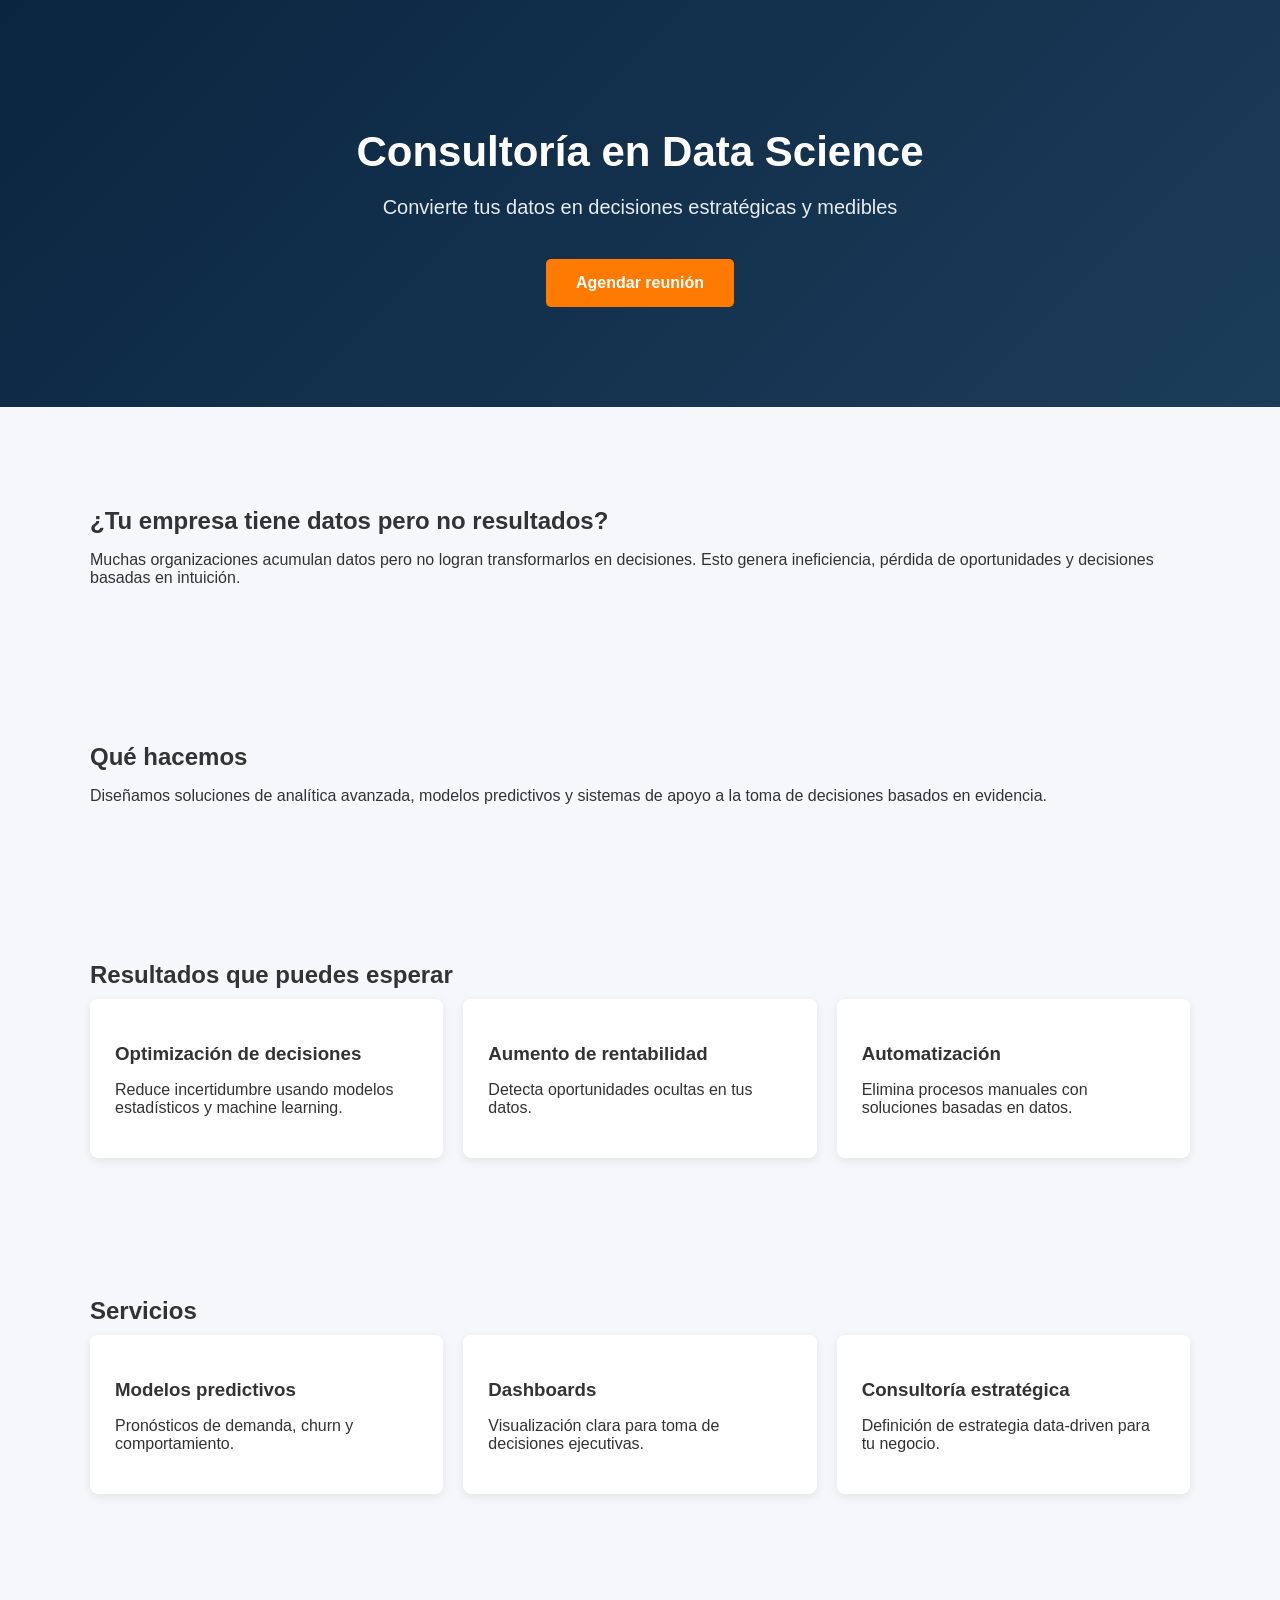
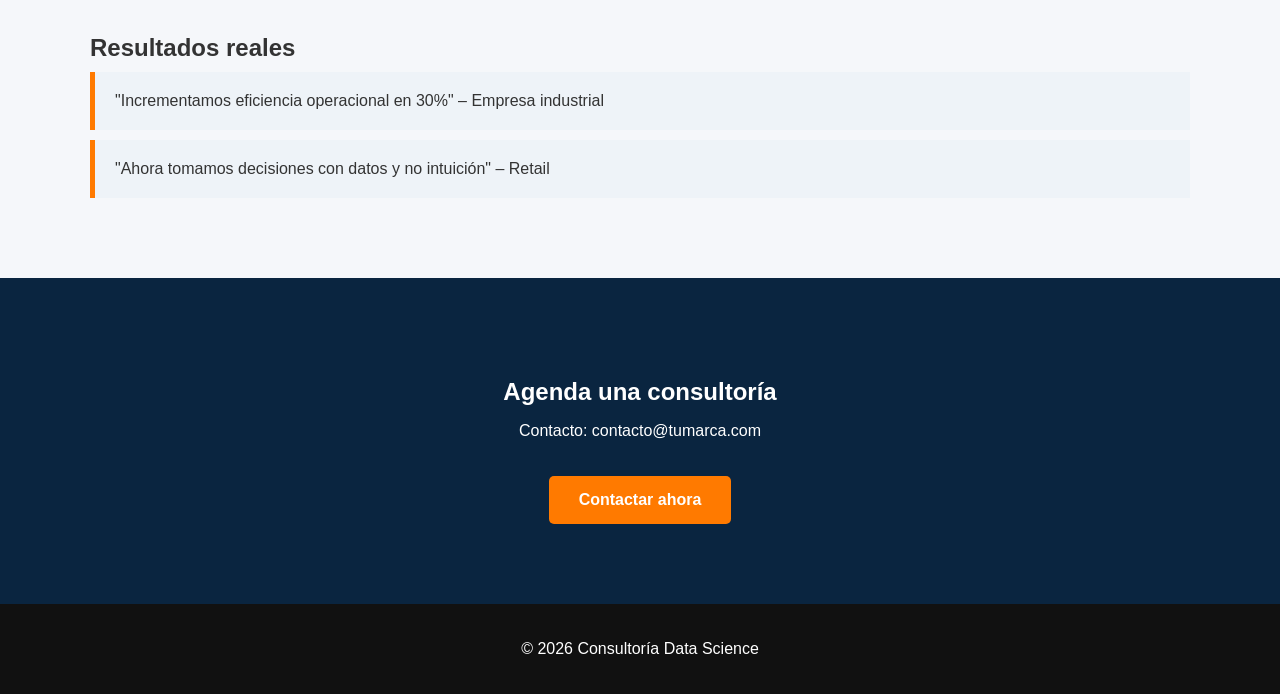
==== index.html @ 7b87e169 "Add initial HTML structure for Data Science consultancy" ====
<!DOCTYPE html>
<html lang="es">
<head>
    <meta charset="UTF-8">

    <!-- Hace que la web se adapte a celulares -->
    <meta name="viewport" content="width=device-width, initial-scale=1.0">

    <title>Consultoría en Data Science</title>

    <style>

        /* ===== RESET BÁSICO ===== */
        body {
            margin: 0;
            font-family: Arial, sans-serif;
            background: #f5f7fa;
            color: #333;
        }

        h1, h2, h3 {
            margin-bottom: 10px;
        }

        /* ===== CONTENEDOR CENTRAL ===== */
        .container {
            max-width: 1100px;
            margin: auto;
            padding: 20px;
        }

        /* ===== HERO (PRIMERA SECCIÓN) ===== */
        .hero {
            background: linear-gradient(135deg, #0a2540, #1c3d5a);
            color: white;
            text-align: center;
            padding: 100px 20px;
        }

        .hero h1 {
            font-size: 42px;
        }

        .hero p {
            font-size: 20px;
            opacity: 0.9;
        }

        /* ===== BOTONES ===== */
        .btn {
            display: inline-block;
            margin-top: 20px;
            padding: 15px 30px;
            background: #ff7a00;
            color: white;
            text-decoration: none;
            font-weight: bold;
            border-radius: 5px;
        }

        /* ===== SECCIONES ===== */
        section {
            padding: 60px 0;
        }

        /* ===== GRID FLEXIBLE ===== */
        .grid {
            display: flex;
            gap: 20px;
            flex-wrap: wrap;
        }

        /* ===== TARJETAS ===== */
        .card {
            background: white;
            padding: 25px;
            flex: 1;
            min-width: 250px;
            border-radius: 8px;
            box-shadow: 0 3px 10px rgba(0,0,0,0.08);
        }

        /* ===== TESTIMONIOS ===== */
        .testimonial {
            background: #eef3f8;
            padding: 20px;
            border-left: 5px solid #ff7a00;
            margin-top: 10px;
        }

        /* ===== CTA FINAL ===== */
        .cta {
            background: #0a2540;
            color: white;
            text-align: center;
            padding: 80px 20px;
        }

        /* ===== FOOTER ===== */
        footer {
            background: #111;
            color: white;
            text-align: center;
            padding: 20px;
        }

    </style>
</head>

<body>

    <!-- ===== HERO: PROPUESTA DE VALOR ===== -->
    <div class="hero">
        <h1>Consultoría en Data Science</h1>
        <p>Convierte tus datos en decisiones estratégicas y medibles</p>
        <a href="#contacto" class="btn">Agendar reunión</a>
    </div>

    <div class="container">

        <!-- ===== PROBLEMA ===== -->
        <section>
            <h2>¿Tu empresa tiene datos pero no resultados?</h2>
            <p>
                Muchas organizaciones acumulan datos pero no logran transformarlos en decisiones.
                Esto genera ineficiencia, pérdida de oportunidades y decisiones basadas en intuición.
            </p>
        </section>

        <!-- ===== SOLUCIÓN ===== -->
        <section>
            <h2>Qué hacemos</h2>
            <p>
                Diseñamos soluciones de analítica avanzada, modelos predictivos y sistemas de apoyo
                a la toma de decisiones basados en evidencia.
            </p>
        </section>

        <!-- ===== BENEFICIOS ===== -->
        <section>
            <h2>Resultados que puedes esperar</h2>

            <div class="grid">

                <div class="card">
                    <h3>Optimización de decisiones</h3>
                    <p>Reduce incertidumbre usando modelos estadísticos y machine learning.</p>
                </div>

                <div class="card">
                    <h3>Aumento de rentabilidad</h3>
                    <p>Detecta oportunidades ocultas en tus datos.</p>
                </div>

                <div class="card">
                    <h3>Automatización</h3>
                    <p>Elimina procesos manuales con soluciones basadas en datos.</p>
                </div>

            </div>
        </section>

        <!-- ===== SERVICIOS ===== -->
        <section>
            <h2>Servicios</h2>

            <div class="grid">

                <div class="card">
                    <h3>Modelos predictivos</h3>
                    <p>Pronósticos de demanda, churn y comportamiento.</p>
                </div>

                <div class="card">
                    <h3>Dashboards</h3>
                    <p>Visualización clara para toma de decisiones ejecutivas.</p>
                </div>

                <div class="card">
                    <h3>Consultoría estratégica</h3>
                    <p>Definición de estrategia data-driven para tu negocio.</p>
                </div>

            </div>
        </section>

        <!-- ===== TESTIMONIOS ===== -->
        <section>
            <h2>Resultados reales</h2>

            <div class="testimonial">
                "Incrementamos eficiencia operacional en 30%" – Empresa industrial
            </div>

            <div class="testimonial">
                "Ahora tomamos decisiones con datos y no intuición" – Retail
            </div>

        </section>

    </div>

    <!-- ===== CTA FINAL ===== -->
    <div class="cta" id="contacto">
        <h2>Agenda una consultoría</h2>
        <p>Contacto: contacto@tumarca.com</p>
        <a href="#" class="btn">Contactar ahora</a>
    </div>

    <!-- ===== FOOTER ===== -->
    <footer>
        <p>© 2026 Consultoría Data Science</p>
    </footer>

</body>
</html>
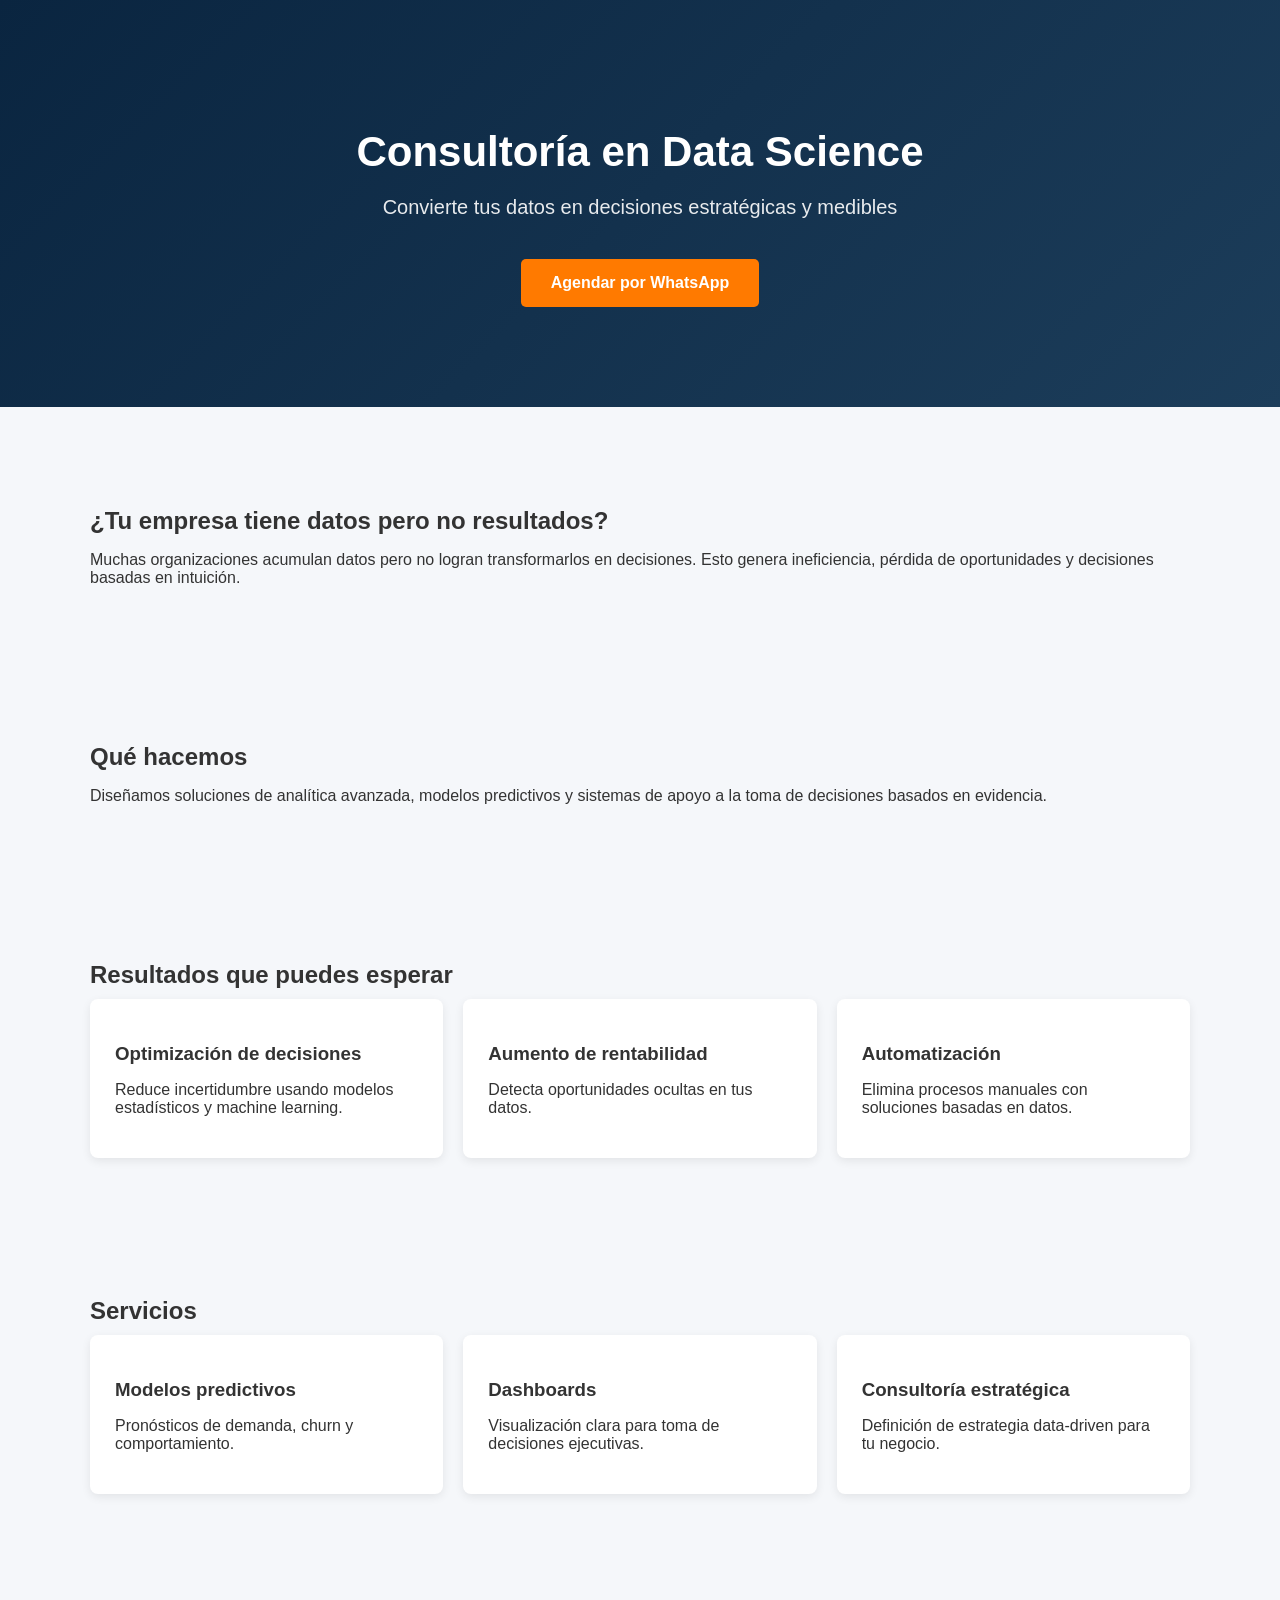
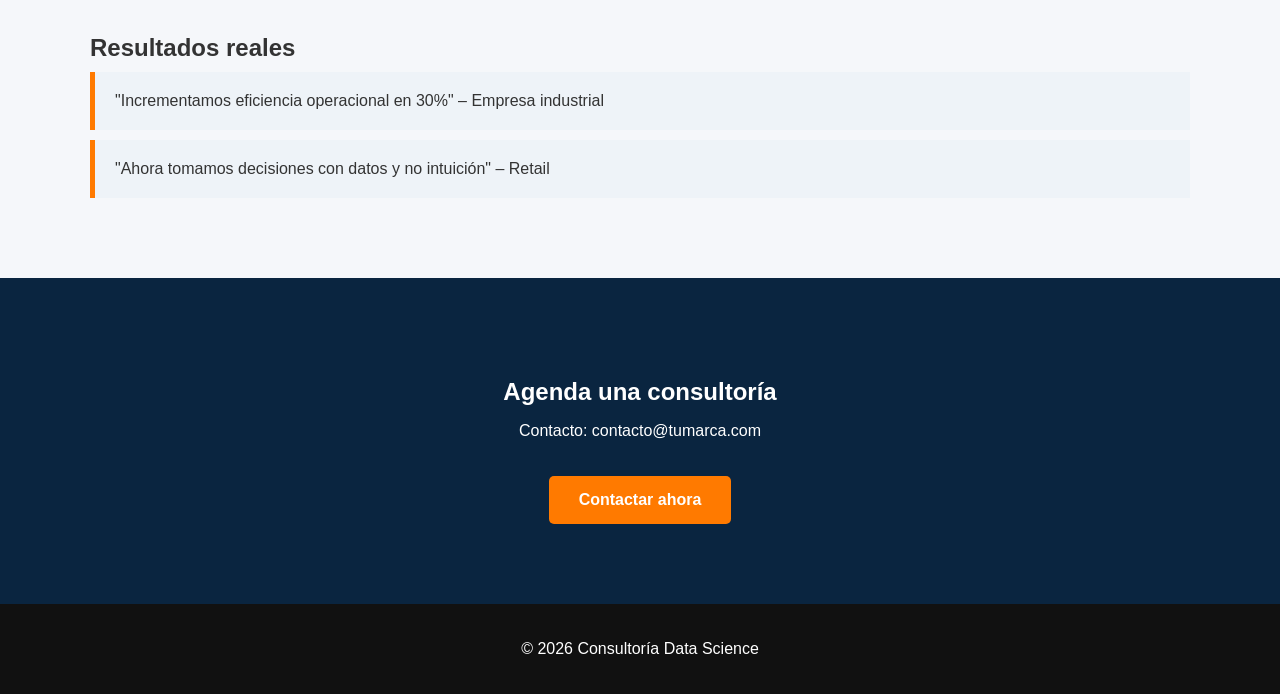
==== commit 25da705c: "Add WhatsApp button to hero section Added a WhatsApp button for scheduling consultations." ====
--- a/index.html
+++ b/index.html
@@ -110,11 +110,17 @@
 <body>
 
     <!-- ===== HERO: PROPUESTA DE VALOR ===== -->
-    <div class="hero">
-        <h1>Consultoría en Data Science</h1>
-        <p>Convierte tus datos en decisiones estratégicas y medibles</p>
-        <a href="#contacto" class="btn">Agendar reunión</a>
-    </div>
+<div class="hero">
+    <h1>Consultoría en Data Science</h1>
+    <p>Convierte tus datos en decisiones estratégicas y medibles</p>
+
+    <!-- Botón que abre WhatsApp con mensaje predefinido -->
+    <a href="https://wa.me/569XXXXXXXX?text=Hola,%20quiero%20agendar%20una%20consultoría%20en%20Data%20Science" 
+       class="btn" 
+       target="_blank">
+       Agendar por WhatsApp
+    </a>
+</div>
 
     <div class="container">
 
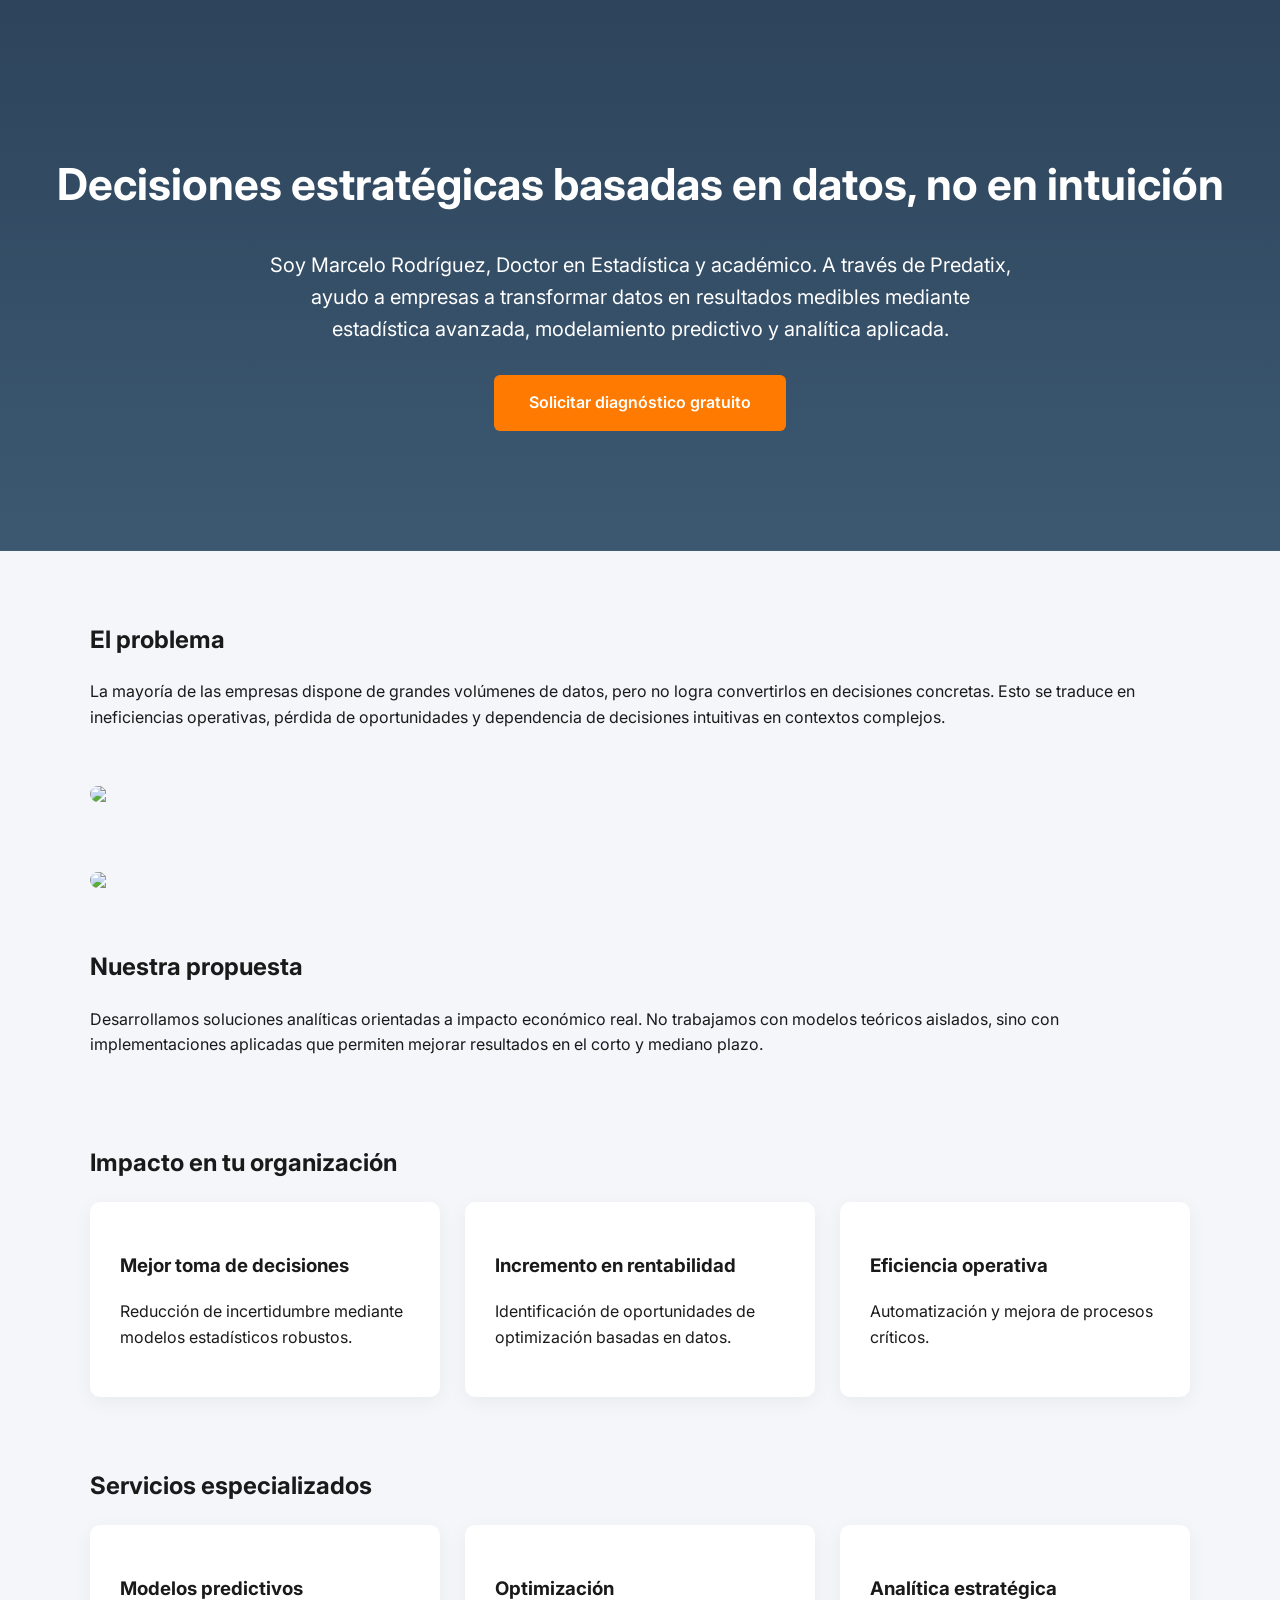
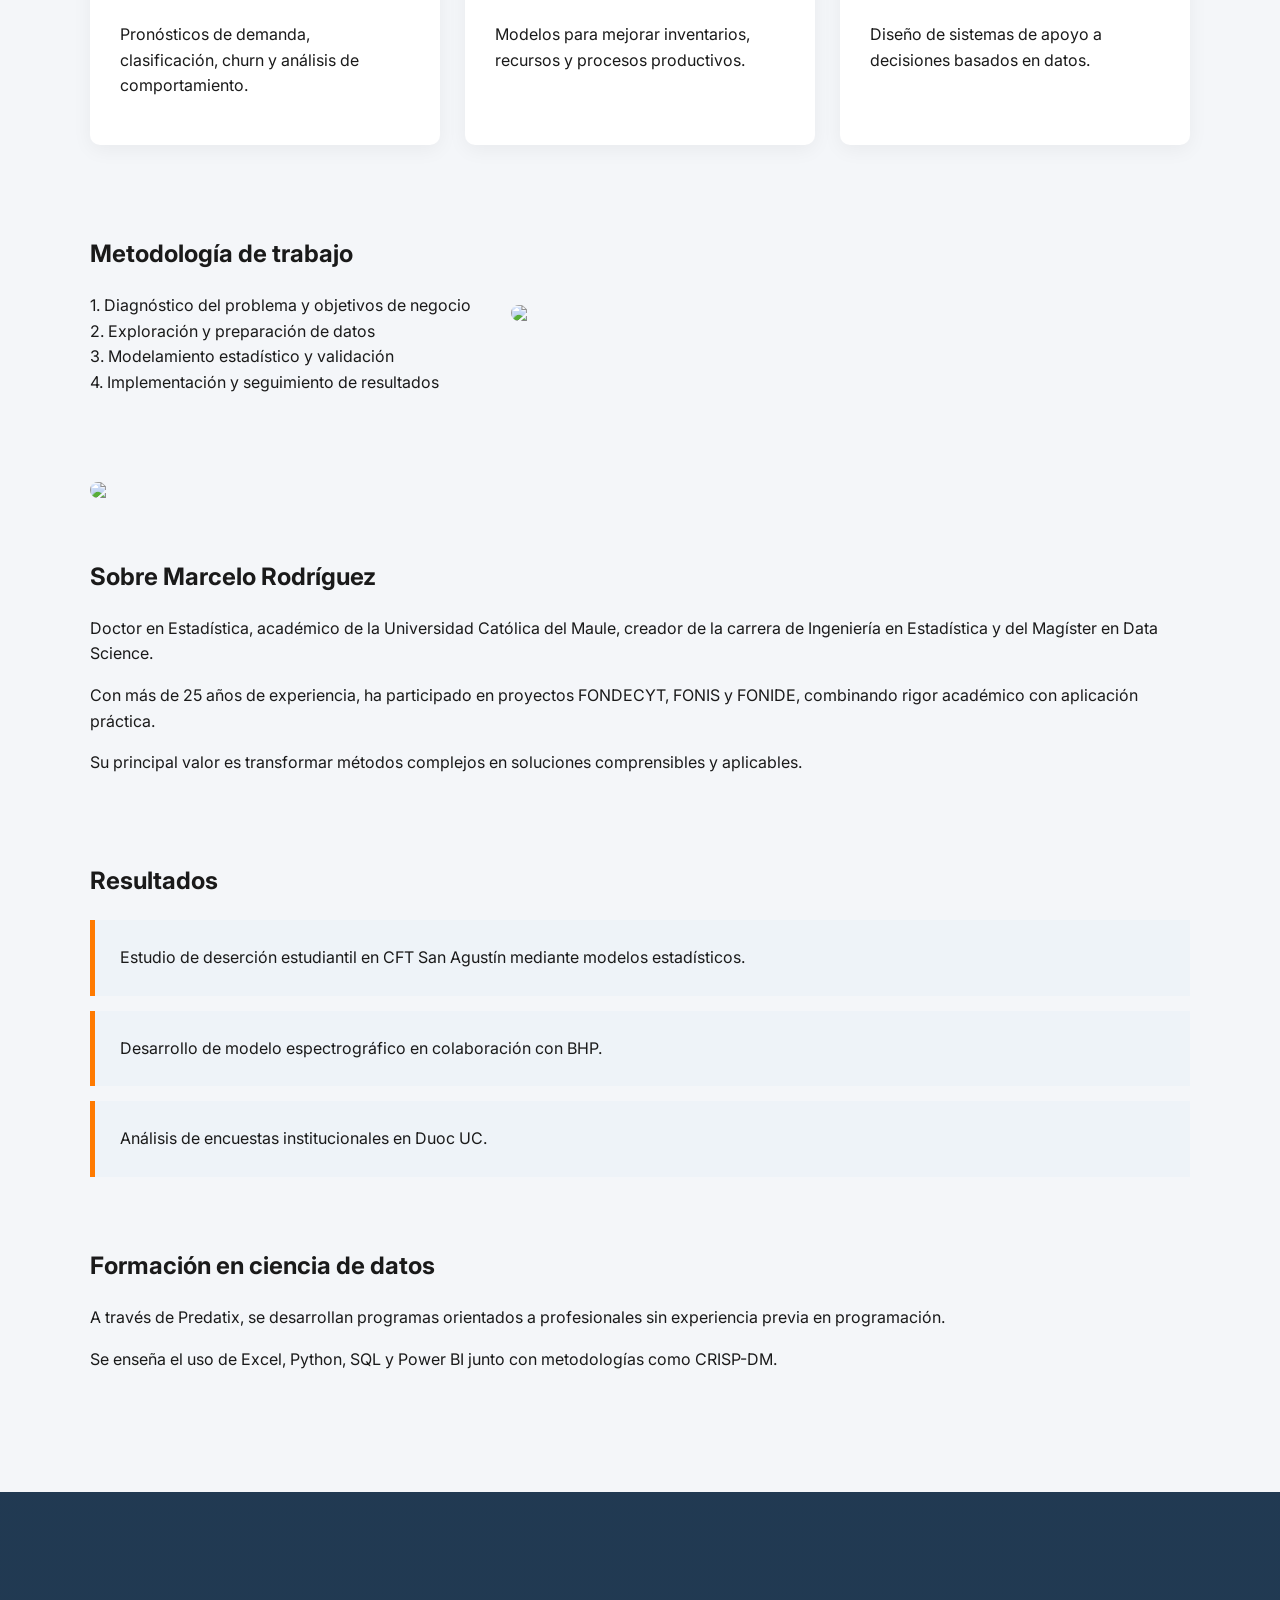
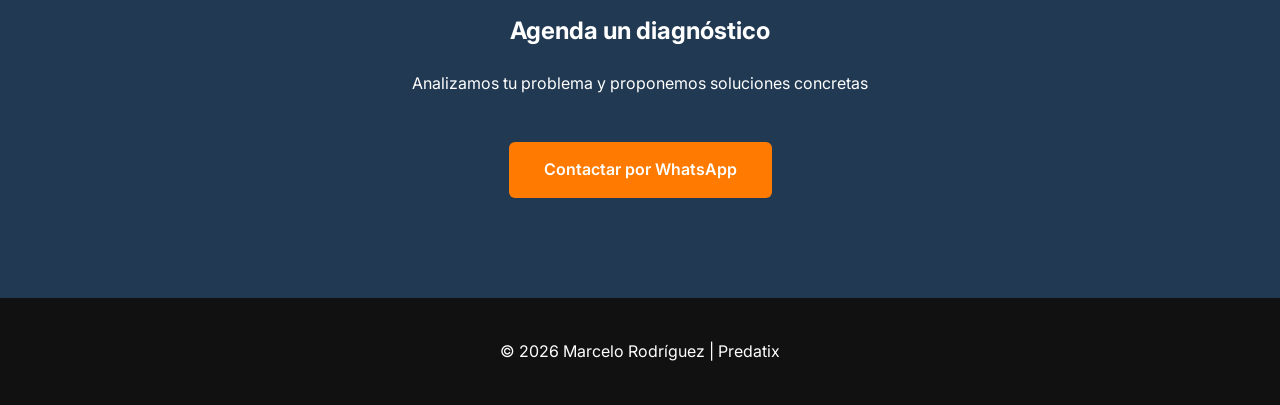
==== commit ae5d12da: "Refactor index.html for improved structure and styling" ====
--- a/index.html
+++ b/index.html
@@ -1,222 +1,338 @@
 <!DOCTYPE html>
 <html lang="es">
 <head>
-    <meta charset="UTF-8">
-
-    <!-- Hace que la web se adapte a celulares -->
-    <meta name="viewport" content="width=device-width, initial-scale=1.0">
-
-    <title>Consultoría en Data Science</title>
-
-    <style>
-
-        /* ===== RESET BÁSICO ===== */
-        body {
-            margin: 0;
-            font-family: Arial, sans-serif;
-            background: #f5f7fa;
-            color: #333;
-        }
-
-        h1, h2, h3 {
-            margin-bottom: 10px;
-        }
-
-        /* ===== CONTENEDOR CENTRAL ===== */
-        .container {
-            max-width: 1100px;
-            margin: auto;
-            padding: 20px;
-        }
-
-        /* ===== HERO (PRIMERA SECCIÓN) ===== */
-        .hero {
-            background: linear-gradient(135deg, #0a2540, #1c3d5a);
-            color: white;
-            text-align: center;
-            padding: 100px 20px;
-        }
-
-        .hero h1 {
-            font-size: 42px;
-        }
-
-        .hero p {
-            font-size: 20px;
-            opacity: 0.9;
-        }
-
-        /* ===== BOTONES ===== */
-        .btn {
-            display: inline-block;
-            margin-top: 20px;
-            padding: 15px 30px;
-            background: #ff7a00;
-            color: white;
-            text-decoration: none;
-            font-weight: bold;
-            border-radius: 5px;
-        }
-
-        /* ===== SECCIONES ===== */
-        section {
-            padding: 60px 0;
-        }
-
-        /* ===== GRID FLEXIBLE ===== */
-        .grid {
-            display: flex;
-            gap: 20px;
-            flex-wrap: wrap;
-        }
-
-        /* ===== TARJETAS ===== */
-        .card {
-            background: white;
-            padding: 25px;
-            flex: 1;
-            min-width: 250px;
-            border-radius: 8px;
-            box-shadow: 0 3px 10px rgba(0,0,0,0.08);
-        }
-
-        /* ===== TESTIMONIOS ===== */
-        .testimonial {
-            background: #eef3f8;
-            padding: 20px;
-            border-left: 5px solid #ff7a00;
-            margin-top: 10px;
-        }
-
-        /* ===== CTA FINAL ===== */
-        .cta {
-            background: #0a2540;
-            color: white;
-            text-align: center;
-            padding: 80px 20px;
-        }
-
-        /* ===== FOOTER ===== */
-        footer {
-            background: #111;
-            color: white;
-            text-align: center;
-            padding: 20px;
-        }
-
-    </style>
+<meta charset="UTF-8">
+<meta name="viewport" content="width=device-width, initial-scale=1.0">
+
+<title>Marcelo Rodríguez | Consultoría en Ciencia de Datos</title>
+
+<link href="https://fonts.googleapis.com/css2?family=Inter:wght@300;400;600;700&display=swap" rel="stylesheet">
+
+<style>
+
+/* ===== BASE ===== */
+body {
+    margin: 0;
+    font-family: 'Inter', sans-serif;
+    background: #f4f6f9;
+    color: #1a1a1a;
+    line-height: 1.6;
+}
+
+.container {
+    max-width: 1100px;
+    margin: auto;
+    padding: 50px 20px;
+}
+
+/* ===== HERO ===== */
+.hero {
+    background: linear-gradient(rgba(10,37,64,0.85), rgba(28,61,90,0.85)),
+    url('https://images.unsplash.com/photo-1551288049-bebda4e38f71');
+    background-size: cover;
+    background-position: center;
+    color: white;
+    text-align: center;
+    padding: 120px 20px;
+}
+
+.hero h1 {
+    font-size: 44px;
+}
+
+.hero p {
+    font-size: 20px;
+    max-width: 750px;
+    margin: auto;
+}
+
+/* ===== BOTÓN ===== */
+.btn {
+    display: inline-block;
+    margin-top: 30px;
+    padding: 15px 35px;
+    background: #ff7a00;
+    color: white;
+    text-decoration: none;
+    font-weight: 600;
+    border-radius: 6px;
+}
+
+.btn:hover {
+    background: #e66a00;
+    transform: scale(1.05);
+}
+
+/* ===== SECCIONES ===== */
+section {
+    margin-bottom: 70px;
+}
+
+/* ===== GRID ===== */
+.grid {
+    display: flex;
+    gap: 25px;
+    flex-wrap: wrap;
+}
+
+/* ===== TARJETAS ===== */
+.card {
+    background: white;
+    padding: 30px;
+    flex: 1;
+    min-width: 260px;
+    border-radius: 10px;
+    box-shadow: 0 5px 20px rgba(0,0,0,0.05);
+}
+
+/* ===== SECCIÓN CON IMAGEN ===== */
+.split {
+    display: flex;
+    gap: 40px;
+    align-items: center;
+    flex-wrap: wrap;
+}
+
+.split img {
+    width: 100%;
+    max-width: 450px;
+    border-radius: 10px;
+}
+
+/* ===== TESTIMONIOS ===== */
+.testimonial {
+    background: #eef3f8;
+    padding: 25px;
+    border-left: 5px solid #ff7a00;
+    margin-top: 15px;
+}
+
+/* ===== CTA ===== */
+.cta {
+    background: linear-gradient(rgba(10,37,64,0.9), rgba(10,37,64,0.9)),
+    url('https://images.unsplash.com/photo-1460925895917-afdab827c52f');
+    background-size: cover;
+    color: white;
+    text-align: center;
+    padding: 100px 20px;
+}
+
+footer {
+    background: #111;
+    color: white;
+    text-align: center;
+    padding: 25px;
+}
+
+</style>
 </head>
 
 <body>
 
-    <!-- ===== HERO: PROPUESTA DE VALOR ===== -->
+<!-- ========================= -->
+<!-- HERO / PROPUESTA DE VALOR -->
+<!-- ========================= -->
 <div class="hero">
-    <h1>Consultoría en Data Science</h1>
-    <p>Convierte tus datos en decisiones estratégicas y medibles</p>
-
-    <!-- Botón que abre WhatsApp con mensaje predefinido -->
-    <a href="https://wa.me/569XXXXXXXX?text=Hola,%20quiero%20agendar%20una%20consultoría%20en%20Data%20Science" 
-       class="btn" 
-       target="_blank">
-       Agendar por WhatsApp
+
+    <!-- LOGO FUTURO -->
+    <!-- <img src="URL_LOGO_PREDATIX" style="width:120px;"> -->
+
+    <h1>Decisiones estratégicas basadas en datos, no en intuición</h1>
+
+    <p>
+        Soy Marcelo Rodríguez, Doctor en Estadística y académico.
+        A través de Predatix, ayudo a empresas a transformar datos en resultados medibles
+        mediante estadística avanzada, modelamiento predictivo y analítica aplicada.
+    </p>
+
+    <a href="https://wa.me/56994447561?text=Hola,%20quiero%20evaluar%20una%20consultoría"
+       class="btn" target="_blank">
+       Solicitar diagnóstico gratuito
     </a>
 </div>
 
-    <div class="container">
-
-        <!-- ===== PROBLEMA ===== -->
-        <section>
-            <h2>¿Tu empresa tiene datos pero no resultados?</h2>
-            <p>
-                Muchas organizaciones acumulan datos pero no logran transformarlos en decisiones.
-                Esto genera ineficiencia, pérdida de oportunidades y decisiones basadas en intuición.
-            </p>
-        </section>
-
-        <!-- ===== SOLUCIÓN ===== -->
-        <section>
-            <h2>Qué hacemos</h2>
-            <p>
-                Diseñamos soluciones de analítica avanzada, modelos predictivos y sistemas de apoyo
-                a la toma de decisiones basados en evidencia.
-            </p>
-        </section>
-
-        <!-- ===== BENEFICIOS ===== -->
-        <section>
-            <h2>Resultados que puedes esperar</h2>
-
-            <div class="grid">
-
-                <div class="card">
-                    <h3>Optimización de decisiones</h3>
-                    <p>Reduce incertidumbre usando modelos estadísticos y machine learning.</p>
-                </div>
-
-                <div class="card">
-                    <h3>Aumento de rentabilidad</h3>
-                    <p>Detecta oportunidades ocultas en tus datos.</p>
-                </div>
-
-                <div class="card">
-                    <h3>Automatización</h3>
-                    <p>Elimina procesos manuales con soluciones basadas en datos.</p>
-                </div>
-
-            </div>
-        </section>
-
-        <!-- ===== SERVICIOS ===== -->
-        <section>
-            <h2>Servicios</h2>
-
-            <div class="grid">
-
-                <div class="card">
-                    <h3>Modelos predictivos</h3>
-                    <p>Pronósticos de demanda, churn y comportamiento.</p>
-                </div>
-
-                <div class="card">
-                    <h3>Dashboards</h3>
-                    <p>Visualización clara para toma de decisiones ejecutivas.</p>
-                </div>
-
-                <div class="card">
-                    <h3>Consultoría estratégica</h3>
-                    <p>Definición de estrategia data-driven para tu negocio.</p>
-                </div>
-
-            </div>
-        </section>
-
-        <!-- ===== TESTIMONIOS ===== -->
-        <section>
-            <h2>Resultados reales</h2>
-
-            <div class="testimonial">
-                "Incrementamos eficiencia operacional en 30%" – Empresa industrial
-            </div>
-
-            <div class="testimonial">
-                "Ahora tomamos decisiones con datos y no intuición" – Retail
-            </div>
-
-        </section>
-
-    </div>
-
-    <!-- ===== CTA FINAL ===== -->
-    <div class="cta" id="contacto">
-        <h2>Agenda una consultoría</h2>
-        <p>Contacto: contacto@tumarca.com</p>
-        <a href="#" class="btn">Contactar ahora</a>
-    </div>
-
-    <!-- ===== FOOTER ===== -->
-    <footer>
-        <p>© 2026 Consultoría Data Science</p>
-    </footer>
+<div class="container">
+
+<!-- ========================= -->
+<!-- PROBLEMA -->
+<!-- ========================= -->
+<section class="split">
+
+    <div>
+        <h2>El problema</h2>
+        <p>
+            La mayoría de las empresas dispone de grandes volúmenes de datos, pero no logra convertirlos
+            en decisiones concretas. Esto se traduce en ineficiencias operativas, pérdida de oportunidades
+            y dependencia de decisiones intuitivas en contextos complejos.
+        </p>
+    </div>
+
+    <img src="https://images.unsplash.com/photo-1551288049-bebda4e38f71">
+</section>
+
+<!-- ========================= -->
+<!-- PROPUESTA DE VALOR -->
+<!-- ========================= -->
+<section class="split">
+
+    <img src="https://images.unsplash.com/photo-1552664730-d307ca884978">
+
+    <div>
+        <h2>Nuestra propuesta</h2>
+        <p>
+            Desarrollamos soluciones analíticas orientadas a impacto económico real. No trabajamos con
+            modelos teóricos aislados, sino con implementaciones aplicadas que permiten mejorar resultados
+            en el corto y mediano plazo.
+        </p>
+    </div>
+
+</section>
+
+<!-- ========================= -->
+<!-- BENEFICIOS / IMPACTO -->
+<!-- ========================= -->
+<section>
+    <h2>Impacto en tu organización</h2>
+
+    <div class="grid">
+        <div class="card">
+            <h3>Mejor toma de decisiones</h3>
+            <p>Reducción de incertidumbre mediante modelos estadísticos robustos.</p>
+        </div>
+
+        <div class="card">
+            <h3>Incremento en rentabilidad</h3>
+            <p>Identificación de oportunidades de optimización basadas en datos.</p>
+        </div>
+
+        <div class="card">
+            <h3>Eficiencia operativa</h3>
+            <p>Automatización y mejora de procesos críticos.</p>
+        </div>
+    </div>
+</section>
+
+<!-- ========================= -->
+<!-- SERVICIOS -->
+<!-- ========================= -->
+<section>
+    <h2>Servicios especializados</h2>
+
+    <div class="grid">
+        <div class="card">
+            <h3>Modelos predictivos</h3>
+            <p>Pronósticos de demanda, clasificación, churn y análisis de comportamiento.</p>
+        </div>
+
+        <div class="card">
+            <h3>Optimización</h3>
+            <p>Modelos para mejorar inventarios, recursos y procesos productivos.</p>
+        </div>
+
+        <div class="card">
+            <h3>Analítica estratégica</h3>
+            <p>Diseño de sistemas de apoyo a decisiones basados en datos.</p>
+        </div>
+    </div>
+</section>
+
+<!-- ========================= -->
+<!-- METODOLOGÍA -->
+<!-- ========================= -->
+<section class="split">
+
+    <div>
+        <h2>Metodología de trabajo</h2>
+        <p>
+            1. Diagnóstico del problema y objetivos de negocio<br>
+            2. Exploración y preparación de datos<br>
+            3. Modelamiento estadístico y validación<br>
+            4. Implementación y seguimiento de resultados
+        </p>
+    </div>
+
+    <img src="https://images.unsplash.com/photo-1454165804606-c3d57bc86b40">
+</section>
+
+<!-- ========================= -->
+<!-- AUTORIDAD / CREDENCIALES -->
+<!-- ========================= -->
+<section class="split">
+
+    <img src="https://images.unsplash.com/photo-1573164713988-8665fc963095">
+
+    <div>
+        <h2>Sobre Marcelo Rodríguez</h2>
+
+        <p>
+            Doctor en Estadística, académico de la Universidad Católica del Maule,
+            creador de la carrera de Ingeniería en Estadística y del Magíster en Data Science.
+        </p>
+
+        <p>
+            Con más de 25 años de experiencia, ha participado en proyectos FONDECYT, FONIS y FONIDE,
+            combinando rigor académico con aplicación práctica.
+        </p>
+
+        <p>
+            Su principal valor es transformar métodos complejos en soluciones comprensibles y aplicables.
+        </p>
+    </div>
+</section>
+
+<!-- ========================= -->
+<!-- PRUEBA SOCIAL -->
+<!-- ========================= -->
+<section>
+    <h2>Resultados</h2>
+
+    <div class="testimonial">
+        Estudio de deserción estudiantil en CFT San Agustín mediante modelos estadísticos.
+    </div>
+
+    <div class="testimonial">
+        Desarrollo de modelo espectrográfico en colaboración con BHP.
+    </div>
+
+    <div class="testimonial">
+        Análisis de encuestas institucionales en Duoc UC.
+    </div>
+</section>
+
+<!-- ========================= -->
+<!-- FORMACIÓN -->
+<!-- ========================= -->
+<section>
+    <h2>Formación en ciencia de datos</h2>
+
+    <p>
+        A través de Predatix, se desarrollan programas orientados a profesionales sin experiencia previa
+        en programación.
+    </p>
+
+    <p>
+        Se enseña el uso de Excel, Python, SQL y Power BI junto con metodologías como CRISP-DM.
+    </p>
+</section>
+
+</div>
+
+<!-- ========================= -->
+<!-- CTA FINAL -->
+<!-- ========================= -->
+<div class="cta">
+    <h2>Agenda un diagnóstico</h2>
+    <p>Analizamos tu problema y proponemos soluciones concretas</p>
+
+    <a href="https://wa.me/56994447561?text=Hola,%20quiero%20agendar%20un%20diagnóstico"
+       class="btn" target="_blank">
+       Contactar por WhatsApp
+    </a>
+</div>
+
+<footer>
+    <p>© 2026 Marcelo Rodríguez | Predatix</p>
+</footer>
 
 </body>
 </html>
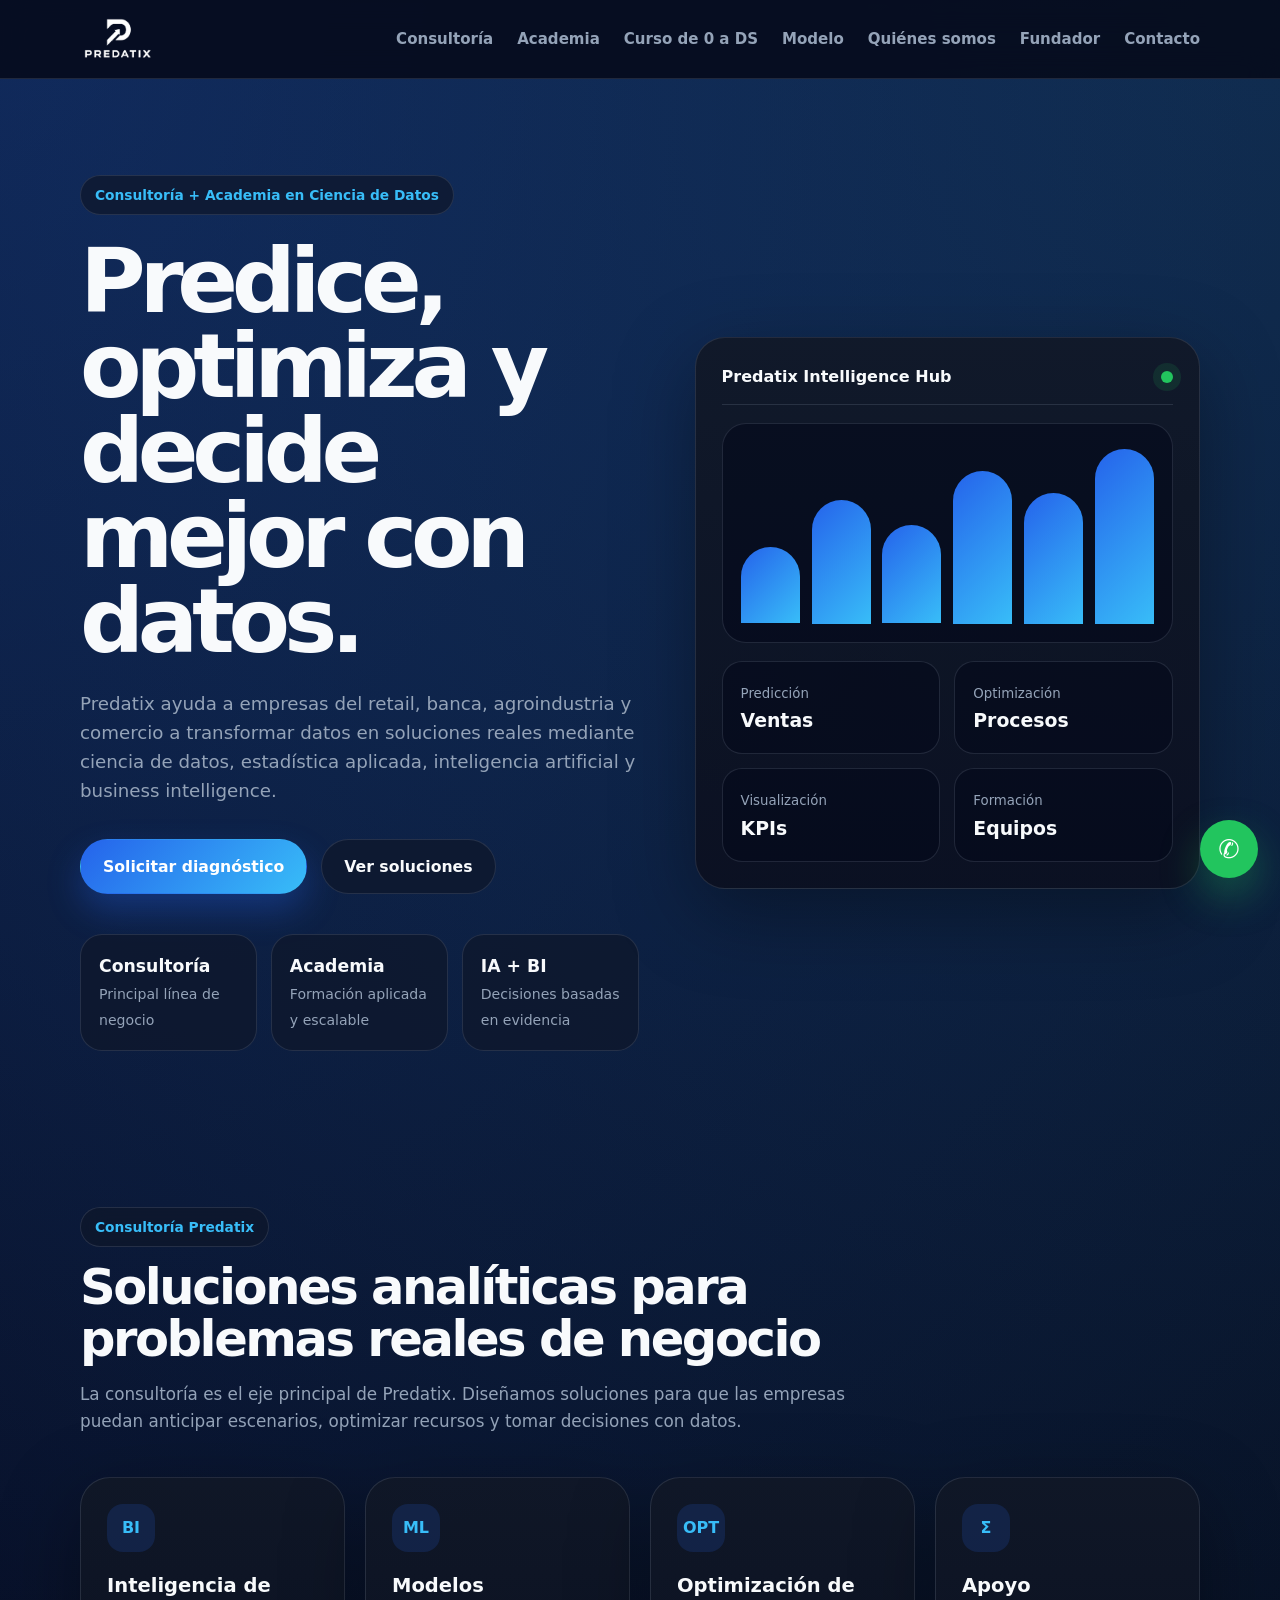
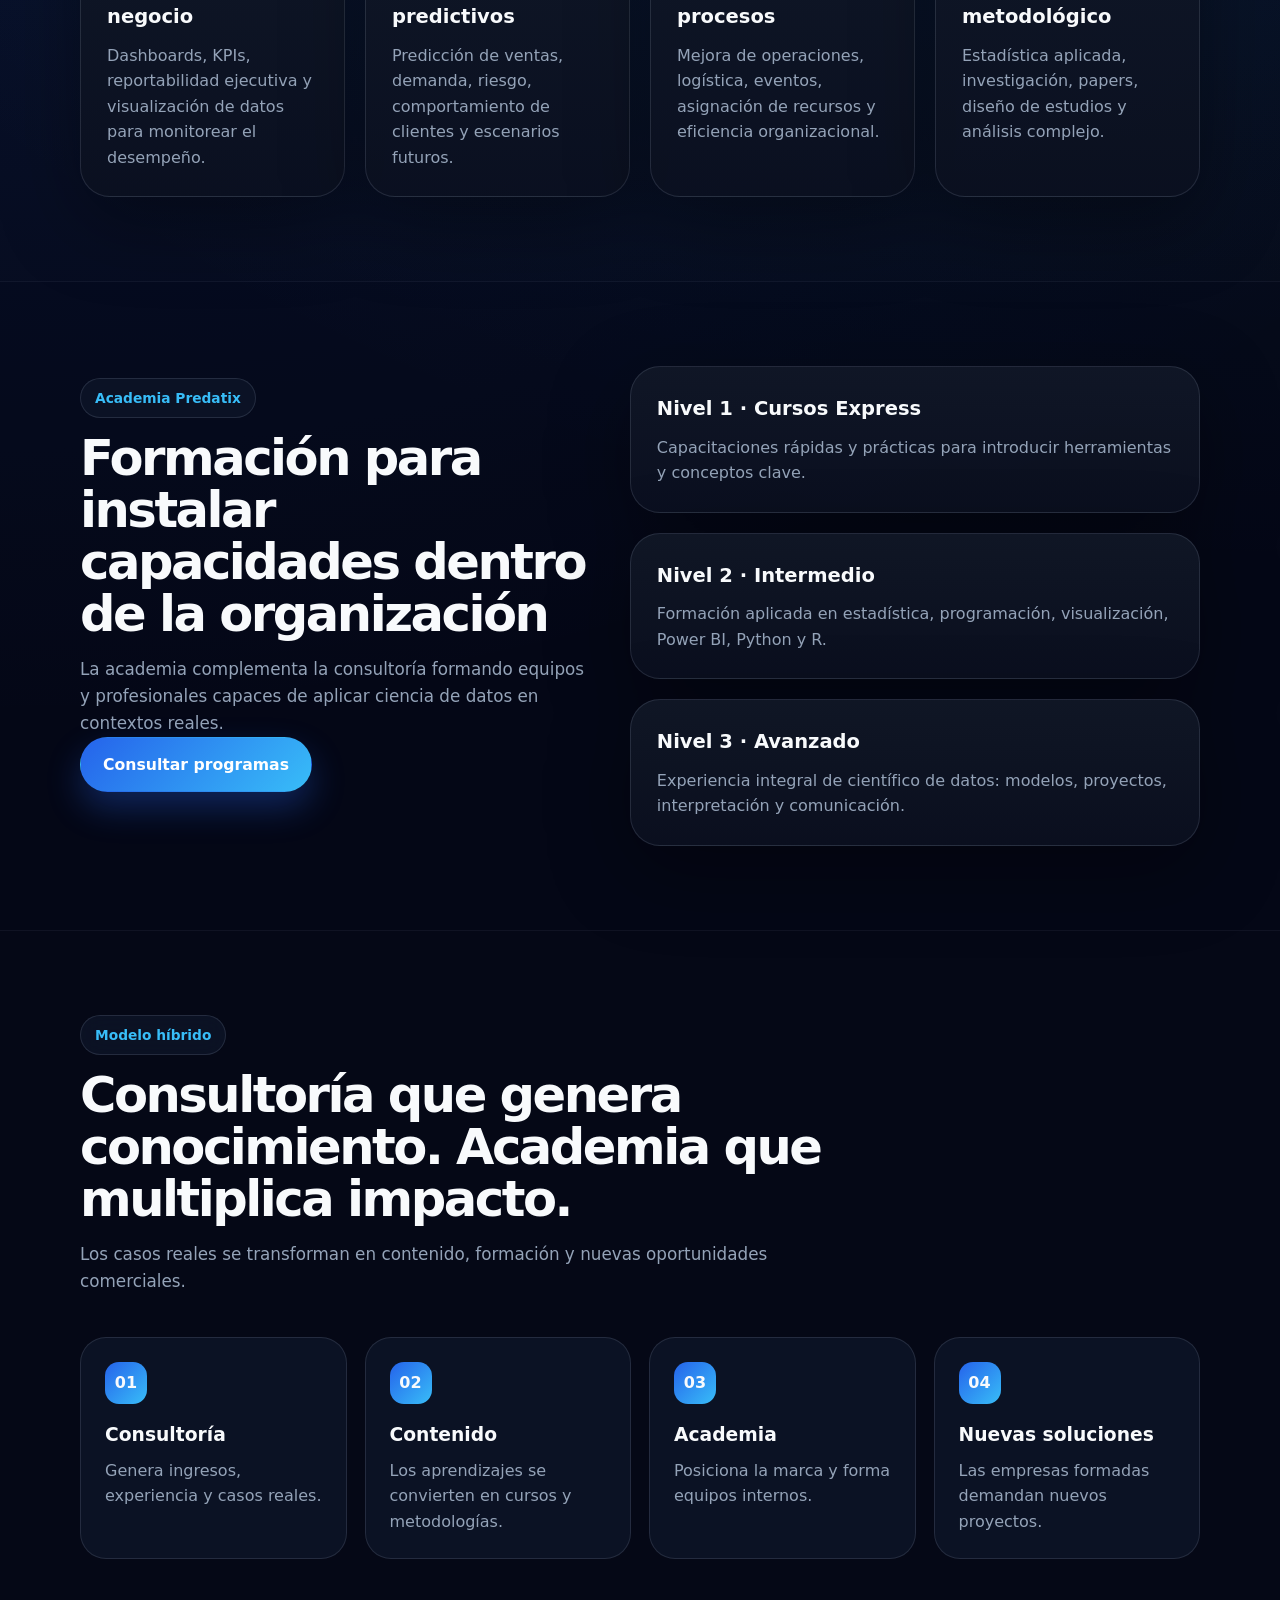
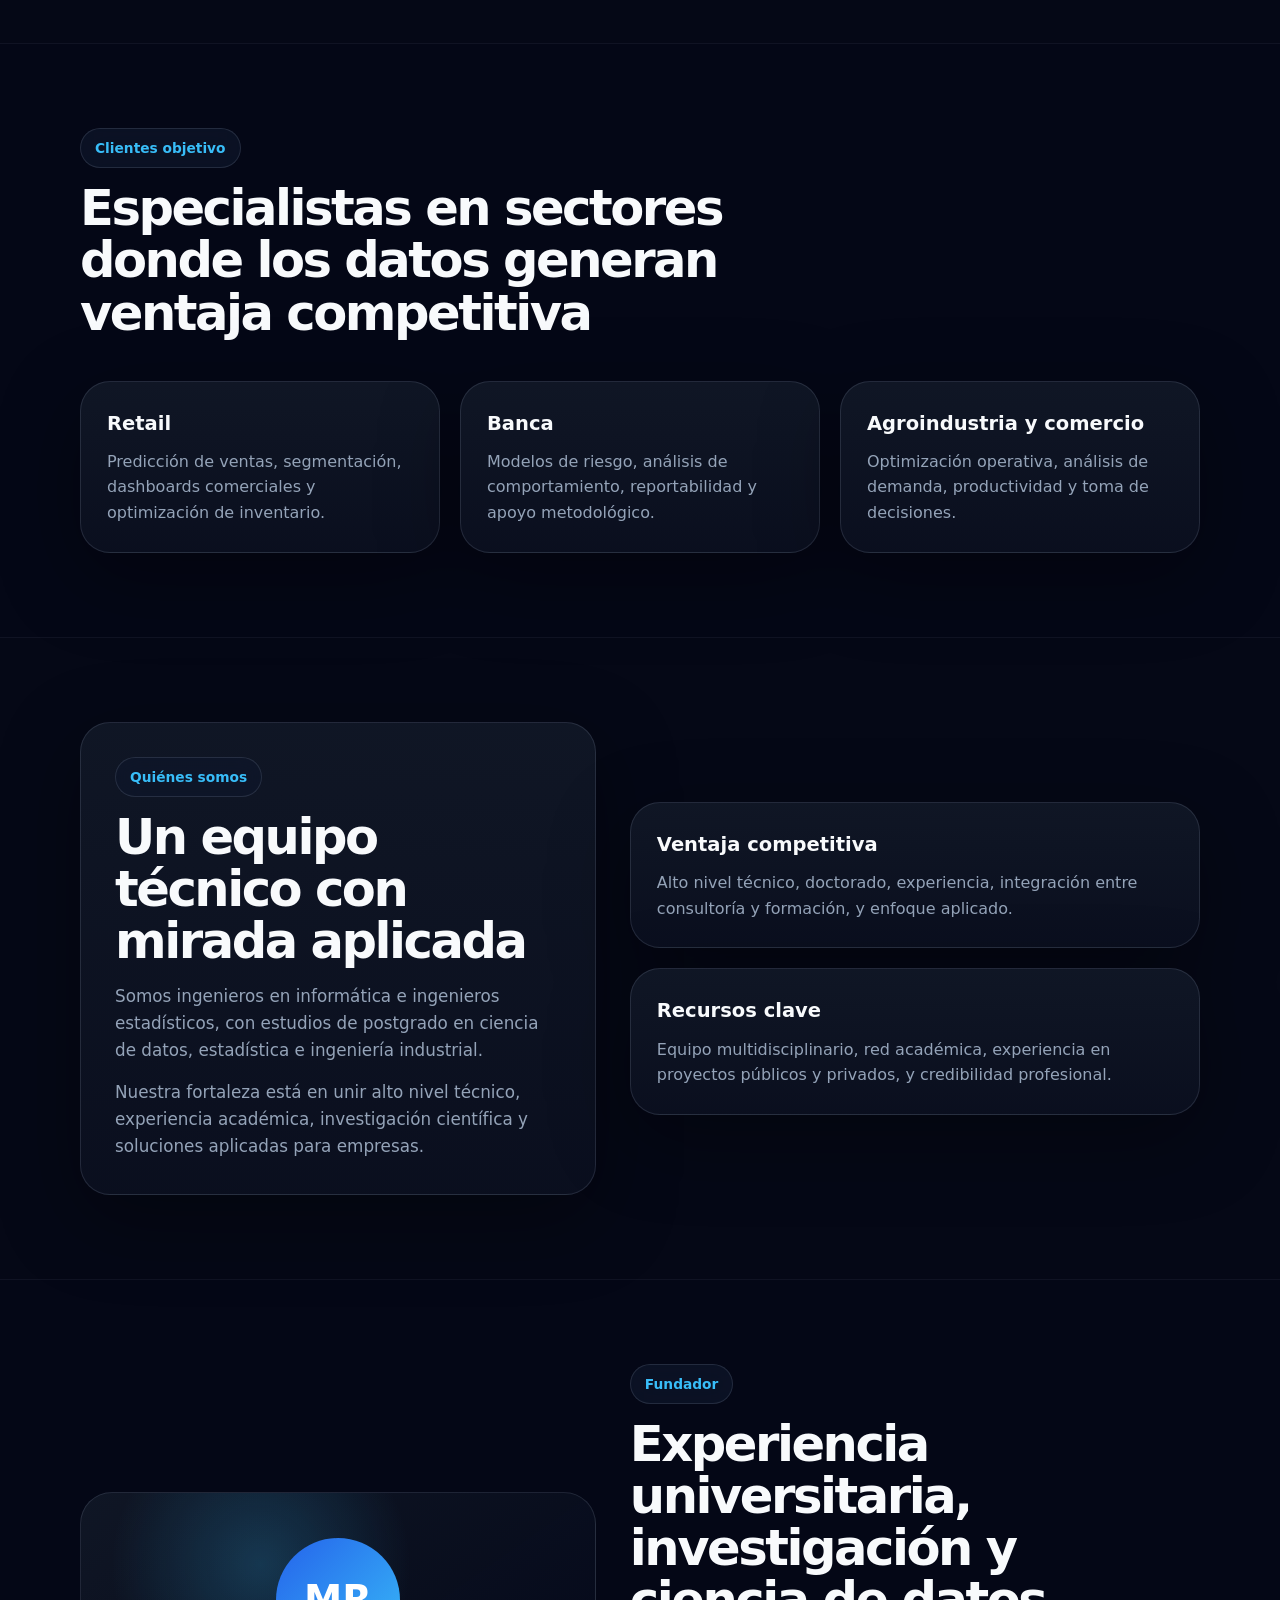
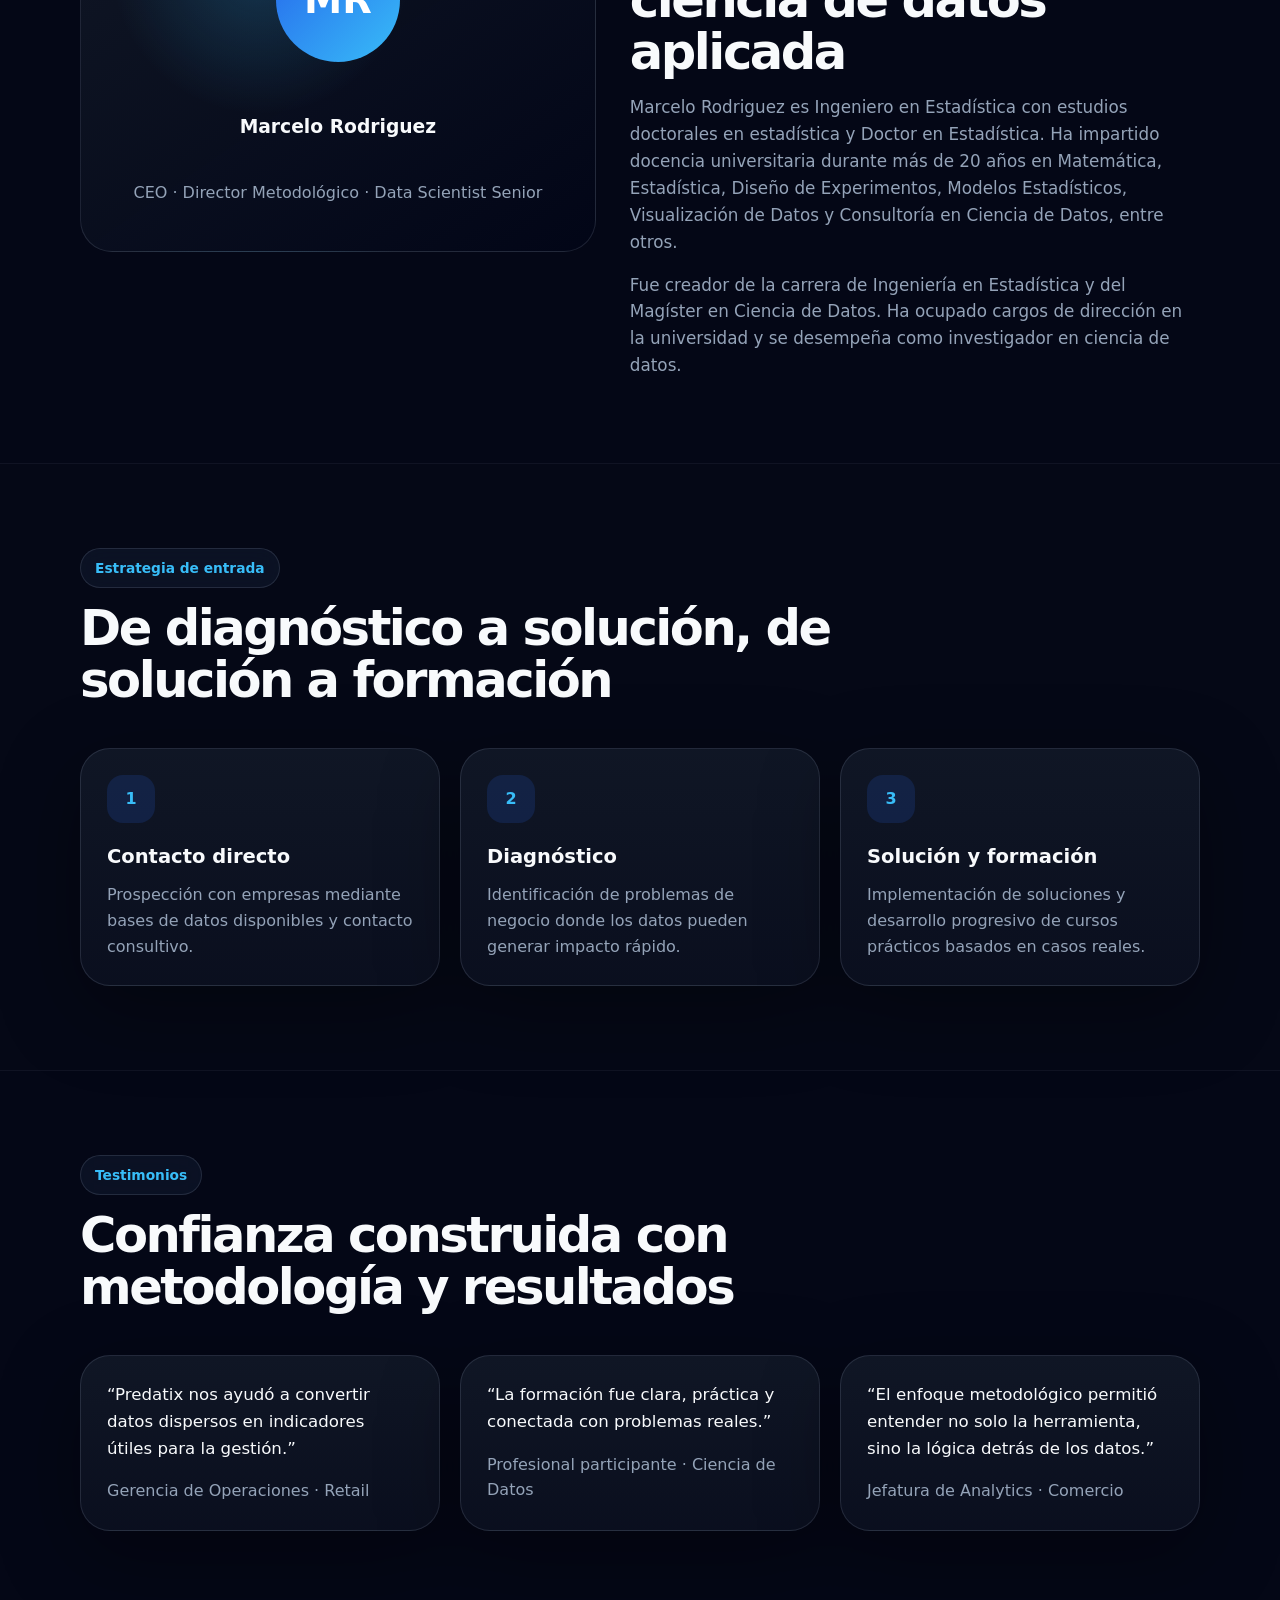
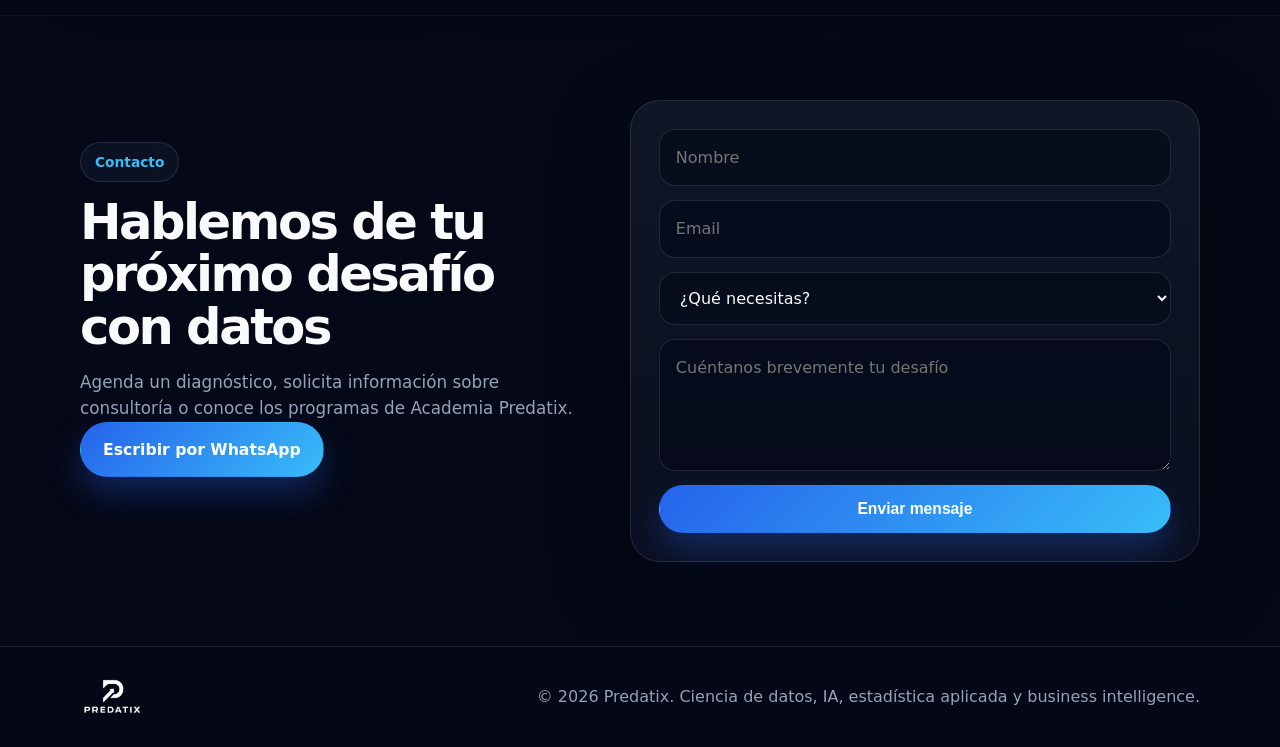
==== commit 1f6efed1: "Add files via upload" ====
--- a/index.html
+++ b/index.html
@@ -1,338 +1,217 @@
 <!DOCTYPE html>
 <html lang="es">
 <head>
-<meta charset="UTF-8">
-<meta name="viewport" content="width=device-width, initial-scale=1.0">
-
-<title>Marcelo Rodríguez | Consultoría en Ciencia de Datos</title>
-
-<link href="https://fonts.googleapis.com/css2?family=Inter:wght@300;400;600;700&display=swap" rel="stylesheet">
-
-<style>
-
-/* ===== BASE ===== */
-body {
-    margin: 0;
-    font-family: 'Inter', sans-serif;
-    background: #f4f6f9;
-    color: #1a1a1a;
-    line-height: 1.6;
-}
-
-.container {
-    max-width: 1100px;
-    margin: auto;
-    padding: 50px 20px;
-}
-
-/* ===== HERO ===== */
-.hero {
-    background: linear-gradient(rgba(10,37,64,0.85), rgba(28,61,90,0.85)),
-    url('https://images.unsplash.com/photo-1551288049-bebda4e38f71');
-    background-size: cover;
-    background-position: center;
-    color: white;
-    text-align: center;
-    padding: 120px 20px;
-}
-
-.hero h1 {
-    font-size: 44px;
-}
-
-.hero p {
-    font-size: 20px;
-    max-width: 750px;
-    margin: auto;
-}
-
-/* ===== BOTÓN ===== */
-.btn {
-    display: inline-block;
-    margin-top: 30px;
-    padding: 15px 35px;
-    background: #ff7a00;
-    color: white;
-    text-decoration: none;
-    font-weight: 600;
-    border-radius: 6px;
-}
-
-.btn:hover {
-    background: #e66a00;
-    transform: scale(1.05);
-}
-
-/* ===== SECCIONES ===== */
-section {
-    margin-bottom: 70px;
-}
-
-/* ===== GRID ===== */
-.grid {
-    display: flex;
-    gap: 25px;
-    flex-wrap: wrap;
-}
-
-/* ===== TARJETAS ===== */
-.card {
-    background: white;
-    padding: 30px;
-    flex: 1;
-    min-width: 260px;
-    border-radius: 10px;
-    box-shadow: 0 5px 20px rgba(0,0,0,0.05);
-}
-
-/* ===== SECCIÓN CON IMAGEN ===== */
-.split {
-    display: flex;
-    gap: 40px;
-    align-items: center;
-    flex-wrap: wrap;
-}
-
-.split img {
-    width: 100%;
-    max-width: 450px;
-    border-radius: 10px;
-}
-
-/* ===== TESTIMONIOS ===== */
-.testimonial {
-    background: #eef3f8;
-    padding: 25px;
-    border-left: 5px solid #ff7a00;
-    margin-top: 15px;
-}
-
-/* ===== CTA ===== */
-.cta {
-    background: linear-gradient(rgba(10,37,64,0.9), rgba(10,37,64,0.9)),
-    url('https://images.unsplash.com/photo-1460925895917-afdab827c52f');
-    background-size: cover;
-    color: white;
-    text-align: center;
-    padding: 100px 20px;
-}
-
-footer {
-    background: #111;
-    color: white;
-    text-align: center;
-    padding: 25px;
-}
-
-</style>
+  <meta charset="UTF-8" />
+  <meta name="viewport" content="width=device-width, initial-scale=1.0" />
+  <title>Predatix | Consultoría en Ciencia de Datos, IA y Academia</title>
+  <meta name="description" content="Predatix es una consultora de ciencia de datos, estadística aplicada e inteligencia de negocios que ayuda a empresas a predecir, optimizar y tomar mejores decisiones con datos." />
+  <meta name="keywords" content="Predatix, ciencia de datos, inteligencia artificial, business intelligence, estadística aplicada, consultoría, dashboards, modelos predictivos, academia de datos" />
+  <meta name="author" content="Predatix" />
+  <link rel="icon" href="assets/predatix_favicon_symbol.ico" type="image/x-icon" />
+  <link rel="stylesheet" href="css/styles.css" />
 </head>
-
 <body>
-
-<!-- ========================= -->
-<!-- HERO / PROPUESTA DE VALOR -->
-<!-- ========================= -->
-<div class="hero">
-
-    <!-- LOGO FUTURO -->
-    <!-- <img src="URL_LOGO_PREDATIX" style="width:120px;"> -->
-
-    <h1>Decisiones estratégicas basadas en datos, no en intuición</h1>
-
-    <p>
-        Soy Marcelo Rodríguez, Doctor en Estadística y académico.
-        A través de Predatix, ayudo a empresas a transformar datos en resultados medibles
-        mediante estadística avanzada, modelamiento predictivo y analítica aplicada.
-    </p>
-
-    <a href="https://wa.me/56994447561?text=Hola,%20quiero%20evaluar%20una%20consultoría"
-       class="btn" target="_blank">
-       Solicitar diagnóstico gratuito
-    </a>
-</div>
-
-<div class="container">
-
-<!-- ========================= -->
-<!-- PROBLEMA -->
-<!-- ========================= -->
-<section class="split">
-
-    <div>
-        <h2>El problema</h2>
-        <p>
-            La mayoría de las empresas dispone de grandes volúmenes de datos, pero no logra convertirlos
-            en decisiones concretas. Esto se traduce en ineficiencias operativas, pérdida de oportunidades
-            y dependencia de decisiones intuitivas en contextos complejos.
-        </p>
+  <header class="site-header">
+    <nav class="container nav" aria-label="Navegación principal">
+      <a href="#inicio" class="brand" aria-label="Inicio Predatix">
+        <img src="assets/predatix_white.png" alt="Predatix" class="brand-logo" />
+      </a>
+      <button class="menu-toggle" id="menuToggle" aria-label="Abrir menú">☰</button>
+      <div class="nav-links" id="navLinks">
+        <a href="#consultoria">Consultoría</a>
+        <a href="#academia">Academia</a>
+        <a href="curso-de-0-a-ds.html">Curso de 0 a DS</a>
+        <a href="#modelo">Modelo</a>
+        <a href="#nosotros">Quiénes somos</a>
+        <a href="#fundador">Fundador</a>
+        <a href="#contacto">Contacto</a>
+      </div>
+    </nav>
+  </header>
+
+  <main>
+    <section class="hero" id="inicio">
+      <div class="container hero-grid">
+        <div class="hero-content reveal">
+          <span class="badge">Consultoría + Academia en Ciencia de Datos</span>
+          <h1>Predice, optimiza y decide mejor con datos.</h1>
+          <p>Predatix ayuda a empresas del retail, banca, agroindustria y comercio a transformar datos en soluciones reales mediante ciencia de datos, estadística aplicada, inteligencia artificial y business intelligence.</p>
+          <div class="hero-actions">
+            <a class="btn btn-primary" href="https://wa.me/56994447561?text=Hola%2C%20quiero%20solicitar%20una%20asesor%C3%ADa%20con%20Predatix" target="_blank" rel="noopener">Solicitar diagnóstico</a>
+            <a class="btn btn-secondary" href="#consultoria">Ver soluciones</a>
+          </div>
+          <div class="hero-stats">
+            <div class="stat"><strong>Consultoría</strong><span>Principal línea de negocio</span></div>
+            <div class="stat"><strong>Academia</strong><span>Formación aplicada y escalable</span></div>
+            <div class="stat"><strong>IA + BI</strong><span>Decisiones basadas en evidencia</span></div>
+          </div>
+        </div>
+
+        <div class="hero-panel reveal">
+          <div class="dashboard-card">
+            <div class="dashboard-header"><span>Predatix Intelligence Hub</span><span class="live-dot"></span></div>
+            <div class="bars" aria-hidden="true">
+              <span style="height:42%"></span><span style="height:68%"></span><span style="height:54%"></span><span style="height:84%"></span><span style="height:72%"></span><span style="height:96%"></span>
+            </div>
+            <div class="dashboard-grid">
+              <div><small>Predicción</small><b>Ventas</b></div>
+              <div><small>Optimización</small><b>Procesos</b></div>
+              <div><small>Visualización</small><b>KPIs</b></div>
+              <div><small>Formación</small><b>Equipos</b></div>
+            </div>
+          </div>
+        </div>
+      </div>
+    </section>
+
+    <section id="consultoria" class="section">
+      <div class="container">
+        <div class="section-head reveal">
+          <span class="badge">Consultoría Predatix</span>
+          <h2>Soluciones analíticas para problemas reales de negocio</h2>
+          <p>La consultoría es el eje principal de Predatix. Diseñamos soluciones para que las empresas puedan anticipar escenarios, optimizar recursos y tomar decisiones con datos.</p>
+        </div>
+        <div class="cards four">
+          <article class="card reveal"><div class="icon">BI</div><h3>Inteligencia de negocio</h3><p>Dashboards, KPIs, reportabilidad ejecutiva y visualización de datos para monitorear el desempeño.</p></article>
+          <article class="card reveal"><div class="icon">ML</div><h3>Modelos predictivos</h3><p>Predicción de ventas, demanda, riesgo, comportamiento de clientes y escenarios futuros.</p></article>
+          <article class="card reveal"><div class="icon">OPT</div><h3>Optimización de procesos</h3><p>Mejora de operaciones, logística, eventos, asignación de recursos y eficiencia organizacional.</p></article>
+          <article class="card reveal"><div class="icon">Σ</div><h3>Apoyo metodológico</h3><p>Estadística aplicada, investigación, papers, diseño de estudios y análisis complejo.</p></article>
+        </div>
+      </div>
+    </section>
+
+    <section id="academia" class="section section-soft">
+      <div class="container split">
+        <div class="section-head reveal">
+          <span class="badge">Academia Predatix</span>
+          <h2>Formación para instalar capacidades dentro de la organización</h2>
+          <p>La academia complementa la consultoría formando equipos y profesionales capaces de aplicar ciencia de datos en contextos reales.</p>
+          <a class="btn btn-primary" href="https://wa.me/56994447561?text=Hola%2C%20quiero%20informaci%C3%B3n%20sobre%20los%20programas%20de%20Academia%20Predatix" target="_blank" rel="noopener">Consultar programas</a>
+        </div>
+        <div class="cards stacked">
+          <article class="card reveal"><h3>Nivel 1 · Cursos Express</h3><p>Capacitaciones rápidas y prácticas para introducir herramientas y conceptos clave.</p></article>
+          <article class="card reveal"><h3>Nivel 2 · Intermedio</h3><p>Formación aplicada en estadística, programación, visualización, Power BI, Python y R.</p></article>
+          <article class="card reveal"><h3>Nivel 3 · Avanzado</h3><p>Experiencia integral de científico de datos: modelos, proyectos, interpretación y comunicación.</p></article>
+        </div>
+      </div>
+    </section>
+
+    <section id="modelo" class="section">
+      <div class="container">
+        <div class="section-head reveal">
+          <span class="badge">Modelo híbrido</span>
+          <h2>Consultoría que genera conocimiento. Academia que multiplica impacto.</h2>
+          <p>Los casos reales se transforman en contenido, formación y nuevas oportunidades comerciales.</p>
+        </div>
+        <div class="timeline reveal">
+          <div class="timeline-item"><span>01</span><h3>Consultoría</h3><p>Genera ingresos, experiencia y casos reales.</p></div>
+          <div class="timeline-item"><span>02</span><h3>Contenido</h3><p>Los aprendizajes se convierten en cursos y metodologías.</p></div>
+          <div class="timeline-item"><span>03</span><h3>Academia</h3><p>Posiciona la marca y forma equipos internos.</p></div>
+          <div class="timeline-item"><span>04</span><h3>Nuevas soluciones</h3><p>Las empresas formadas demandan nuevos proyectos.</p></div>
+        </div>
+      </div>
+    </section>
+
+    <section id="clientes" class="section section-soft">
+      <div class="container">
+        <div class="section-head reveal">
+          <span class="badge">Clientes objetivo</span>
+          <h2>Especialistas en sectores donde los datos generan ventaja competitiva</h2>
+        </div>
+        <div class="cards three">
+          <article class="card reveal"><h3>Retail</h3><p>Predicción de ventas, segmentación, dashboards comerciales y optimización de inventario.</p></article>
+          <article class="card reveal"><h3>Banca</h3><p>Modelos de riesgo, análisis de comportamiento, reportabilidad y apoyo metodológico.</p></article>
+          <article class="card reveal"><h3>Agroindustria y comercio</h3><p>Optimización operativa, análisis de demanda, productividad y toma de decisiones.</p></article>
+        </div>
+      </div>
+    </section>
+
+    <section id="nosotros" class="section">
+      <div class="container split">
+        <div class="panel reveal">
+          <span class="badge">Quiénes somos</span>
+          <h2>Un equipo técnico con mirada aplicada</h2>
+          <p>Somos ingenieros en informática e ingenieros estadísticos, con estudios de postgrado en ciencia de datos, estadística e ingeniería industrial.</p>
+          <p>Nuestra fortaleza está en unir alto nivel técnico, experiencia académica, investigación científica y soluciones aplicadas para empresas.</p>
+        </div>
+        <div class="cards stacked">
+          <article class="card reveal"><h3>Ventaja competitiva</h3><p>Alto nivel técnico, doctorado, experiencia, integración entre consultoría y formación, y enfoque aplicado.</p></article>
+          <article class="card reveal"><h3>Recursos clave</h3><p>Equipo multidisciplinario, red académica, experiencia en proyectos públicos y privados, y credibilidad profesional.</p></article>
+        </div>
+      </div>
+    </section>
+
+    <section id="fundador" class="section section-soft">
+      <div class="container founder-grid">
+        <div class="founder-card reveal">
+          <div class="founder-avatar">MR</div>
+          <h3>Marcelo Rodriguez</h3>
+          <p>CEO · Director Metodológico · Data Scientist Senior</p>
+        </div>
+        <div class="founder-content reveal">
+          <span class="badge">Fundador</span>
+          <h2>Experiencia universitaria, investigación y ciencia de datos aplicada</h2>
+          <p>Marcelo Rodriguez es Ingeniero en Estadística con estudios doctorales en estadística y Doctor en Estadística. Ha impartido docencia universitaria durante más de 20 años en Matemática, Estadística, Diseño de Experimentos, Modelos Estadísticos, Visualización de Datos y Consultoría en Ciencia de Datos, entre otros.</p>
+          <p>Fue creador de la carrera de Ingeniería en Estadística y del Magíster en Ciencia de Datos. Ha ocupado cargos de dirección en la universidad y se desempeña como investigador en ciencia de datos.</p>
+        </div>
+      </div>
+    </section>
+
+    <section id="estrategia" class="section">
+      <div class="container">
+        <div class="section-head reveal"><span class="badge">Estrategia de entrada</span><h2>De diagnóstico a solución, de solución a formación</h2></div>
+        <div class="cards three">
+          <article class="card reveal"><div class="icon">1</div><h3>Contacto directo</h3><p>Prospección con empresas mediante bases de datos disponibles y contacto consultivo.</p></article>
+          <article class="card reveal"><div class="icon">2</div><h3>Diagnóstico</h3><p>Identificación de problemas de negocio donde los datos pueden generar impacto rápido.</p></article>
+          <article class="card reveal"><div class="icon">3</div><h3>Solución y formación</h3><p>Implementación de soluciones y desarrollo progresivo de cursos prácticos basados en casos reales.</p></article>
+        </div>
+      </div>
+    </section>
+
+    <section id="testimonios" class="section section-soft">
+      <div class="container">
+        <div class="section-head reveal"><span class="badge">Testimonios</span><h2>Confianza construida con metodología y resultados</h2></div>
+        <div class="cards three">
+          <article class="card quote reveal"><p>“Predatix nos ayudó a convertir datos dispersos en indicadores útiles para la gestión.”</p><span>Gerencia de Operaciones · Retail</span></article>
+          <article class="card quote reveal"><p>“La formación fue clara, práctica y conectada con problemas reales.”</p><span>Profesional participante · Ciencia de Datos</span></article>
+          <article class="card quote reveal"><p>“El enfoque metodológico permitió entender no solo la herramienta, sino la lógica detrás de los datos.”</p><span>Jefatura de Analytics · Comercio</span></article>
+        </div>
+      </div>
+    </section>
+
+    <section id="contacto" class="section contact-section">
+      <div class="container contact-grid">
+        <div class="section-head reveal">
+          <span class="badge">Contacto</span>
+          <h2>Hablemos de tu próximo desafío con datos</h2>
+          <p>Agenda un diagnóstico, solicita información sobre consultoría o conoce los programas de Academia Predatix.</p>
+          <a class="btn btn-primary" href="https://wa.me/56994447561?text=Hola%2C%20quiero%20m%C3%A1s%20informaci%C3%B3n%20sobre%20Predatix" target="_blank" rel="noopener">Escribir por WhatsApp</a>
+        </div>
+        <form class="contact-form reveal" id="contactForm">
+          <input type="text" id="name" placeholder="Nombre" required />
+          <input type="email" id="email" placeholder="Email" required />
+          <select id="interest" required>
+            <option value="">¿Qué necesitas?</option>
+            <option value="Consultoría">Consultoría</option>
+            <option value="Academia">Academia</option>
+            <option value="Mentoría">Mentoría</option>
+            <option value="Otro">Otro</option>
+          </select>
+          <textarea id="message" placeholder="Cuéntanos brevemente tu desafío" required></textarea>
+          <button class="btn btn-primary" type="submit">Enviar mensaje</button>
+        </form>
+      </div>
+    </section>
+  </main>
+
+  <footer class="footer">
+    <div class="container footer-content">
+      <img src="assets/predatix_white.png" alt="Predatix" />
+      <p>© <span id="year"></span> Predatix. Ciencia de datos, IA, estadística aplicada y business intelligence.</p>
     </div>
-
-    <img src="https://images.unsplash.com/photo-1551288049-bebda4e38f71">
-</section>
-
-<!-- ========================= -->
-<!-- PROPUESTA DE VALOR -->
-<!-- ========================= -->
-<section class="split">
-
-    <img src="https://images.unsplash.com/photo-1552664730-d307ca884978">
-
-    <div>
-        <h2>Nuestra propuesta</h2>
-        <p>
-            Desarrollamos soluciones analíticas orientadas a impacto económico real. No trabajamos con
-            modelos teóricos aislados, sino con implementaciones aplicadas que permiten mejorar resultados
-            en el corto y mediano plazo.
-        </p>
-    </div>
-
-</section>
-
-<!-- ========================= -->
-<!-- BENEFICIOS / IMPACTO -->
-<!-- ========================= -->
-<section>
-    <h2>Impacto en tu organización</h2>
-
-    <div class="grid">
-        <div class="card">
-            <h3>Mejor toma de decisiones</h3>
-            <p>Reducción de incertidumbre mediante modelos estadísticos robustos.</p>
-        </div>
-
-        <div class="card">
-            <h3>Incremento en rentabilidad</h3>
-            <p>Identificación de oportunidades de optimización basadas en datos.</p>
-        </div>
-
-        <div class="card">
-            <h3>Eficiencia operativa</h3>
-            <p>Automatización y mejora de procesos críticos.</p>
-        </div>
-    </div>
-</section>
-
-<!-- ========================= -->
-<!-- SERVICIOS -->
-<!-- ========================= -->
-<section>
-    <h2>Servicios especializados</h2>
-
-    <div class="grid">
-        <div class="card">
-            <h3>Modelos predictivos</h3>
-            <p>Pronósticos de demanda, clasificación, churn y análisis de comportamiento.</p>
-        </div>
-
-        <div class="card">
-            <h3>Optimización</h3>
-            <p>Modelos para mejorar inventarios, recursos y procesos productivos.</p>
-        </div>
-
-        <div class="card">
-            <h3>Analítica estratégica</h3>
-            <p>Diseño de sistemas de apoyo a decisiones basados en datos.</p>
-        </div>
-    </div>
-</section>
-
-<!-- ========================= -->
-<!-- METODOLOGÍA -->
-<!-- ========================= -->
-<section class="split">
-
-    <div>
-        <h2>Metodología de trabajo</h2>
-        <p>
-            1. Diagnóstico del problema y objetivos de negocio<br>
-            2. Exploración y preparación de datos<br>
-            3. Modelamiento estadístico y validación<br>
-            4. Implementación y seguimiento de resultados
-        </p>
-    </div>
-
-    <img src="https://images.unsplash.com/photo-1454165804606-c3d57bc86b40">
-</section>
-
-<!-- ========================= -->
-<!-- AUTORIDAD / CREDENCIALES -->
-<!-- ========================= -->
-<section class="split">
-
-    <img src="https://images.unsplash.com/photo-1573164713988-8665fc963095">
-
-    <div>
-        <h2>Sobre Marcelo Rodríguez</h2>
-
-        <p>
-            Doctor en Estadística, académico de la Universidad Católica del Maule,
-            creador de la carrera de Ingeniería en Estadística y del Magíster en Data Science.
-        </p>
-
-        <p>
-            Con más de 25 años de experiencia, ha participado en proyectos FONDECYT, FONIS y FONIDE,
-            combinando rigor académico con aplicación práctica.
-        </p>
-
-        <p>
-            Su principal valor es transformar métodos complejos en soluciones comprensibles y aplicables.
-        </p>
-    </div>
-</section>
-
-<!-- ========================= -->
-<!-- PRUEBA SOCIAL -->
-<!-- ========================= -->
-<section>
-    <h2>Resultados</h2>
-
-    <div class="testimonial">
-        Estudio de deserción estudiantil en CFT San Agustín mediante modelos estadísticos.
-    </div>
-
-    <div class="testimonial">
-        Desarrollo de modelo espectrográfico en colaboración con BHP.
-    </div>
-
-    <div class="testimonial">
-        Análisis de encuestas institucionales en Duoc UC.
-    </div>
-</section>
-
-<!-- ========================= -->
-<!-- FORMACIÓN -->
-<!-- ========================= -->
-<section>
-    <h2>Formación en ciencia de datos</h2>
-
-    <p>
-        A través de Predatix, se desarrollan programas orientados a profesionales sin experiencia previa
-        en programación.
-    </p>
-
-    <p>
-        Se enseña el uso de Excel, Python, SQL y Power BI junto con metodologías como CRISP-DM.
-    </p>
-</section>
-
-</div>
-
-<!-- ========================= -->
-<!-- CTA FINAL -->
-<!-- ========================= -->
-<div class="cta">
-    <h2>Agenda un diagnóstico</h2>
-    <p>Analizamos tu problema y proponemos soluciones concretas</p>
-
-    <a href="https://wa.me/56994447561?text=Hola,%20quiero%20agendar%20un%20diagnóstico"
-       class="btn" target="_blank">
-       Contactar por WhatsApp
-    </a>
-</div>
-
-<footer>
-    <p>© 2026 Marcelo Rodríguez | Predatix</p>
-</footer>
-
+  </footer>
+
+  <a class="whatsapp-float" href="https://wa.me/56994447561?text=Hola%2C%20quiero%20m%C3%A1s%20informaci%C3%B3n%20sobre%20Predatix" target="_blank" rel="noopener" aria-label="Contactar por WhatsApp">✆</a>
+  <script src="js/script.js"></script>
 </body>
 </html>
--- a/css/styles.css
+++ b/css/styles.css
@@ -0,0 +1,218 @@
+:root{--bg:#050816;--bg-soft:#0b1020;--card:#111827;--blue:#2563eb;--blue-light:#38bdf8;--text:#f8fafc;--muted:#94a3b8;--border:rgba(148,163,184,.18);--gradient:linear-gradient(135deg,#2563eb,#38bdf8);--shadow:0 24px 80px rgba(0,0,0,.35)}*{box-sizing:border-box;margin:0;padding:0}html{scroll-behavior:smooth}body{font-family:Inter,system-ui,-apple-system,BlinkMacSystemFont,"Segoe UI",sans-serif;background:radial-gradient(circle at top left,rgba(37,99,235,.28),transparent 32%),radial-gradient(circle at top right,rgba(56,189,248,.16),transparent 30%),var(--bg);color:var(--text);line-height:1.6;overflow-x:hidden}a{color:inherit;text-decoration:none}img{max-width:100%;display:block}.container{width:min(1120px,calc(100% - 40px));margin:0 auto}.site-header{position:sticky;top:0;z-index:50;background:rgba(5,8,22,.82);backdrop-filter:blur(16px);border-bottom:1px solid var(--border)}.nav{height:78px;display:flex;align-items:center;justify-content:space-between}.brand-logo{height:42px;width:auto}.nav-links{display:flex;align-items:center;gap:24px;color:var(--muted);font-size:.94rem;font-weight:700}.nav-links a:hover{color:var(--blue-light)}.menu-toggle{display:none;border:1px solid var(--border);background:transparent;color:var(--text);padding:9px 12px;border-radius:12px;font-size:1.2rem;cursor:pointer}.badge{display:inline-flex;align-items:center;padding:8px 14px;border:1px solid var(--border);border-radius:999px;background:rgba(15,23,42,.72);color:var(--blue-light);font-size:.86rem;font-weight:800;backdrop-filter:blur(12px)}.btn{display:inline-flex;align-items:center;justify-content:center;padding:14px 22px;border-radius:999px;font-weight:800;border:1px solid transparent;cursor:pointer;transition:.25s ease;font-size:.98rem}.btn-primary{background:var(--gradient);color:#fff;box-shadow:0 16px 34px rgba(37,99,235,.32)}.btn-primary:hover,.btn-secondary:hover{transform:translateY(-3px)}.btn-secondary{border-color:var(--border);color:var(--text);background:rgba(15,23,42,.72)}.hero{padding:96px 0 72px}.hero-grid{display:grid;grid-template-columns:1.05fr .95fr;gap:56px;align-items:center}.hero h1{margin-top:24px;font-size:clamp(2.8rem,7vw,5.8rem);line-height:.95;letter-spacing:-.07em;max-width:820px}.hero p{margin-top:24px;color:var(--muted);font-size:1.14rem;max-width:660px}.hero-actions{display:flex;gap:14px;flex-wrap:wrap;margin-top:34px}.hero-stats{display:grid;grid-template-columns:repeat(3,1fr);gap:14px;margin-top:40px}.stat{padding:18px;border-radius:22px;background:rgba(15,23,42,.72);border:1px solid var(--border)}.stat strong{display:block;font-size:1.08rem}.stat span{color:var(--muted);font-size:.88rem}.hero-panel,.panel,.card,.contact-form{background:linear-gradient(180deg,rgba(17,24,39,.92),rgba(11,16,32,.92));border:1px solid var(--border);border-radius:30px;box-shadow:var(--shadow)}.hero-panel{padding:26px}.dashboard-card{display:grid;gap:18px}.dashboard-header{display:flex;justify-content:space-between;align-items:center;padding-bottom:14px;border-bottom:1px solid var(--border);font-weight:800}.live-dot{width:12px;height:12px;border-radius:50%;background:#22c55e;box-shadow:0 0 0 8px rgba(34,197,94,.12)}.bars{height:220px;display:flex;align-items:end;gap:12px;padding:18px;border-radius:24px;background:rgba(2,6,23,.48);border:1px solid var(--border)}.bars span{flex:1;border-radius:999px 999px 8px 8px;background:var(--gradient);animation:grow 1.1s ease both}@keyframes grow{from{transform:scaleY(.25);opacity:.4}to{transform:scaleY(1);opacity:1}}.dashboard-grid{display:grid;grid-template-columns:1fr 1fr;gap:14px}.dashboard-grid div{padding:18px;border-radius:20px;background:rgba(2,6,23,.44);border:1px solid var(--border)}.dashboard-grid small{color:var(--muted)}.dashboard-grid b{display:block;font-size:1.18rem}.section{padding:84px 0}.section-soft{background:rgba(2,6,23,.22);border-top:1px solid rgba(148,163,184,.08);border-bottom:1px solid rgba(148,163,184,.08)}.section-head{max-width:780px;margin-bottom:42px}.section-head h2,.panel h2,.founder-content h2{margin-top:14px;font-size:clamp(2rem,4vw,3.1rem);line-height:1.05;letter-spacing:-.05em}.section-head p,.panel p,.founder-content p{margin-top:16px;color:var(--muted);font-size:1.05rem}.cards{display:grid;gap:20px}.cards.three{grid-template-columns:repeat(3,1fr)}.cards.four{grid-template-columns:repeat(4,1fr)}.cards.stacked{grid-template-columns:1fr}.card{padding:26px;transition:.25s ease}.card:hover{transform:translateY(-6px);border-color:rgba(56,189,248,.45)}.card h3{font-size:1.22rem;margin-bottom:10px}.card p,.quote span{color:var(--muted)}.icon{width:48px;height:48px;display:grid;place-items:center;border-radius:16px;background:rgba(37,99,235,.16);color:var(--blue-light);font-weight:900;margin-bottom:18px}.split,.contact-grid,.founder-grid{display:grid;grid-template-columns:.95fr 1.05fr;gap:34px;align-items:center}.panel{padding:34px}.timeline{display:grid;grid-template-columns:repeat(4,1fr);gap:18px}.timeline-item{padding:24px;border-radius:26px;background:rgba(15,23,42,.72);border:1px solid var(--border)}.timeline-item span{display:inline-flex;width:42px;height:42px;border-radius:14px;align-items:center;justify-content:center;background:var(--gradient);font-weight:900;margin-bottom:16px}.timeline-item p{color:var(--muted);margin-top:8px}.founder-card{min-height:360px;padding:30px;border-radius:32px;background:radial-gradient(circle at 35% 20%,rgba(56,189,248,.22),transparent 34%),linear-gradient(145deg,rgba(17,24,39,.92),rgba(2,6,23,.9));border:1px solid var(--border);display:grid;place-items:center;text-align:center}.founder-avatar{width:124px;height:124px;border-radius:50%;display:grid;place-items:center;background:var(--gradient);color:#fff;font-weight:900;font-size:2.4rem;margin:0 auto 20px}.founder-card p{color:var(--muted);margin-top:8px}.quote p{font-size:1.04rem;color:var(--text);margin-bottom:16px}.contact-form{padding:28px;display:grid;gap:14px}input,select,textarea{width:100%;padding:15px 16px;border-radius:16px;border:1px solid var(--border);background:rgba(2,6,23,.52);color:var(--text);outline:none;font:inherit}textarea{min-height:132px;resize:vertical}input:focus,select:focus,textarea:focus{border-color:var(--blue-light)}.footer{padding:32px 0;border-top:1px solid var(--border);background:rgba(2,6,23,.44);color:var(--muted)}.footer-content{display:flex;gap:20px;align-items:center;justify-content:space-between;flex-wrap:wrap}.footer img{height:36px;width:auto}.whatsapp-float{position:fixed;right:22px;bottom:22px;width:58px;height:58px;border-radius:50%;display:grid;place-items:center;background:#22c55e;color:#fff;font-size:1.6rem;box-shadow:0 18px 40px rgba(34,197,94,.34);z-index:60;transition:.25s ease}.whatsapp-float:hover{transform:translateY(-4px) scale(1.04)}.reveal{opacity:0;transform:translateY(22px);transition:.72s ease}.reveal.visible{opacity:1;transform:translateY(0)}@media(max-width:1050px){.cards.four{grid-template-columns:repeat(2,1fr)}.timeline{grid-template-columns:repeat(2,1fr)}}@media(max-width:920px){.nav-links{position:fixed;top:78px;left:20px;right:20px;display:none;flex-direction:column;align-items:flex-start;padding:22px;border-radius:22px;background:rgba(5,8,22,.96);border:1px solid var(--border)}.nav-links.open{display:flex}.menu-toggle{display:block}.hero-grid,.split,.contact-grid,.founder-grid{grid-template-columns:1fr}.cards.three{grid-template-columns:1fr 1fr}}@media(max-width:640px){.container{width:min(100% - 28px,1120px)}.hero{padding-top:60px}.brand-logo{height:34px}.hero-stats,.cards.three,.cards.four,.timeline,.dashboard-grid{grid-template-columns:1fr}.section{padding:64px 0}.hero-panel,.panel,.card,.contact-form{padding:22px}.btn{width:100%}}
+
+
+/* ===== Course landing page ===== */
+.theme-light-option {
+  background:
+    radial-gradient(circle at top left, rgba(37, 99, 235, 0.18), transparent 32%),
+    radial-gradient(circle at top right, rgba(56, 189, 248, 0.12), transparent 30%),
+    #07101f;
+}
+
+.course-hero {
+  padding: 96px 0 72px;
+}
+
+.course-hero-grid,
+.course-split {
+  display: grid;
+  grid-template-columns: 1.02fr 0.98fr;
+  gap: 48px;
+  align-items: center;
+}
+
+.course-image-card {
+  position: relative;
+  overflow: hidden;
+  min-height: 420px;
+  border-radius: 32px;
+  border: 1px solid var(--border);
+  box-shadow: var(--shadow);
+  background: rgba(15, 23, 42, 0.74);
+}
+
+.course-image-card img {
+  width: 100%;
+  height: 100%;
+  min-height: 420px;
+  object-fit: cover;
+  opacity: 0.78;
+}
+
+.course-image-overlay {
+  position: absolute;
+  left: 22px;
+  right: 22px;
+  bottom: 22px;
+  padding: 18px;
+  border-radius: 22px;
+  background: rgba(5, 8, 22, 0.78);
+  border: 1px solid var(--border);
+  backdrop-filter: blur(12px);
+}
+
+.course-image-overlay strong {
+  display: block;
+  font-size: 1.2rem;
+}
+
+.course-image-overlay span {
+  color: var(--muted);
+  font-size: 0.95rem;
+}
+
+.check-list {
+  display: grid;
+  gap: 12px;
+  margin-top: 18px;
+  list-style: none;
+}
+
+.check-list li {
+  color: var(--muted);
+  padding-left: 30px;
+  position: relative;
+}
+
+.check-list li::before {
+  content: "✓";
+  position: absolute;
+  left: 0;
+  top: 0;
+  color: var(--blue-light);
+  font-weight: 900;
+}
+
+.tool-grid {
+  display: grid;
+  grid-template-columns: repeat(4, 1fr);
+  gap: 16px;
+}
+
+.tool-card {
+  padding: 20px;
+  border-radius: 22px;
+  background: rgba(15, 23, 42, 0.72);
+  border: 1px solid var(--border);
+  font-weight: 900;
+  text-align: center;
+  transition: 0.25s ease;
+}
+
+.tool-card:hover {
+  transform: translateY(-4px);
+  border-color: rgba(56, 189, 248, 0.45);
+  color: var(--blue-light);
+}
+
+.mini-steps {
+  display: flex;
+  gap: 10px;
+  flex-wrap: wrap;
+  margin-top: 24px;
+}
+
+.mini-steps span {
+  padding: 10px 14px;
+  border-radius: 999px;
+  background: rgba(15, 23, 42, 0.72);
+  border: 1px solid var(--border);
+  color: var(--muted);
+  font-weight: 800;
+  font-size: 0.9rem;
+}
+
+.course-cta {
+  padding-top: 64px;
+}
+
+.cta-box {
+  text-align: center;
+  padding: 56px;
+  border-radius: 34px;
+  background:
+    radial-gradient(circle at 50% 0%, rgba(56, 189, 248, 0.20), transparent 34%),
+    linear-gradient(180deg, rgba(17, 24, 39, 0.94), rgba(11, 16, 32, 0.94));
+  border: 1px solid var(--border);
+  box-shadow: var(--shadow);
+}
+
+.cta-box h2 {
+  margin: 16px auto 0;
+  max-width: 820px;
+  font-size: clamp(2rem, 4vw, 3.2rem);
+  line-height: 1.05;
+  letter-spacing: -0.05em;
+}
+
+.cta-box p {
+  max-width: 720px;
+  margin: 18px auto 28px;
+  color: var(--muted);
+  font-size: 1.08rem;
+}
+
+/* Opción visual más clara:
+   Si quieres que todo el sitio sea más claro, puedes cambiar en el body:
+   <body class="theme-light-option">
+   por:
+   <body class="theme-clear">
+*/
+.theme-clear {
+  --bg: #eef4ff;
+  --text: #07111f;
+  --muted: #475569;
+  --border: rgba(15, 23, 42, 0.12);
+  background:
+    radial-gradient(circle at top left, rgba(37, 99, 235, 0.16), transparent 34%),
+    radial-gradient(circle at top right, rgba(56, 189, 248, 0.16), transparent 30%),
+    #eef4ff;
+}
+
+.theme-clear .site-header {
+  background: rgba(7, 17, 31, 0.88);
+}
+
+.theme-clear .card,
+.theme-clear .panel,
+.theme-clear .contact-form,
+.theme-clear .hero-panel,
+.theme-clear .timeline-item,
+.theme-clear .tool-card {
+  background: rgba(255, 255, 255, 0.78);
+  color: #07111f;
+}
+
+.theme-clear .section-soft {
+  background: rgba(255, 255, 255, 0.34);
+}
+
+@media (max-width: 920px) {
+  .course-hero-grid,
+  .course-split {
+    grid-template-columns: 1fr;
+  }
+
+  .tool-grid {
+    grid-template-columns: repeat(2, 1fr);
+  }
+}
+
+@media (max-width: 640px) {
+  .course-hero {
+    padding-top: 60px;
+  }
+
+  .course-image-card,
+  .course-image-card img {
+    min-height: 300px;
+  }
+
+  .tool-grid {
+    grid-template-columns: 1fr;
+  }
+
+  .cta-box {
+    padding: 28px;
+  }
+}
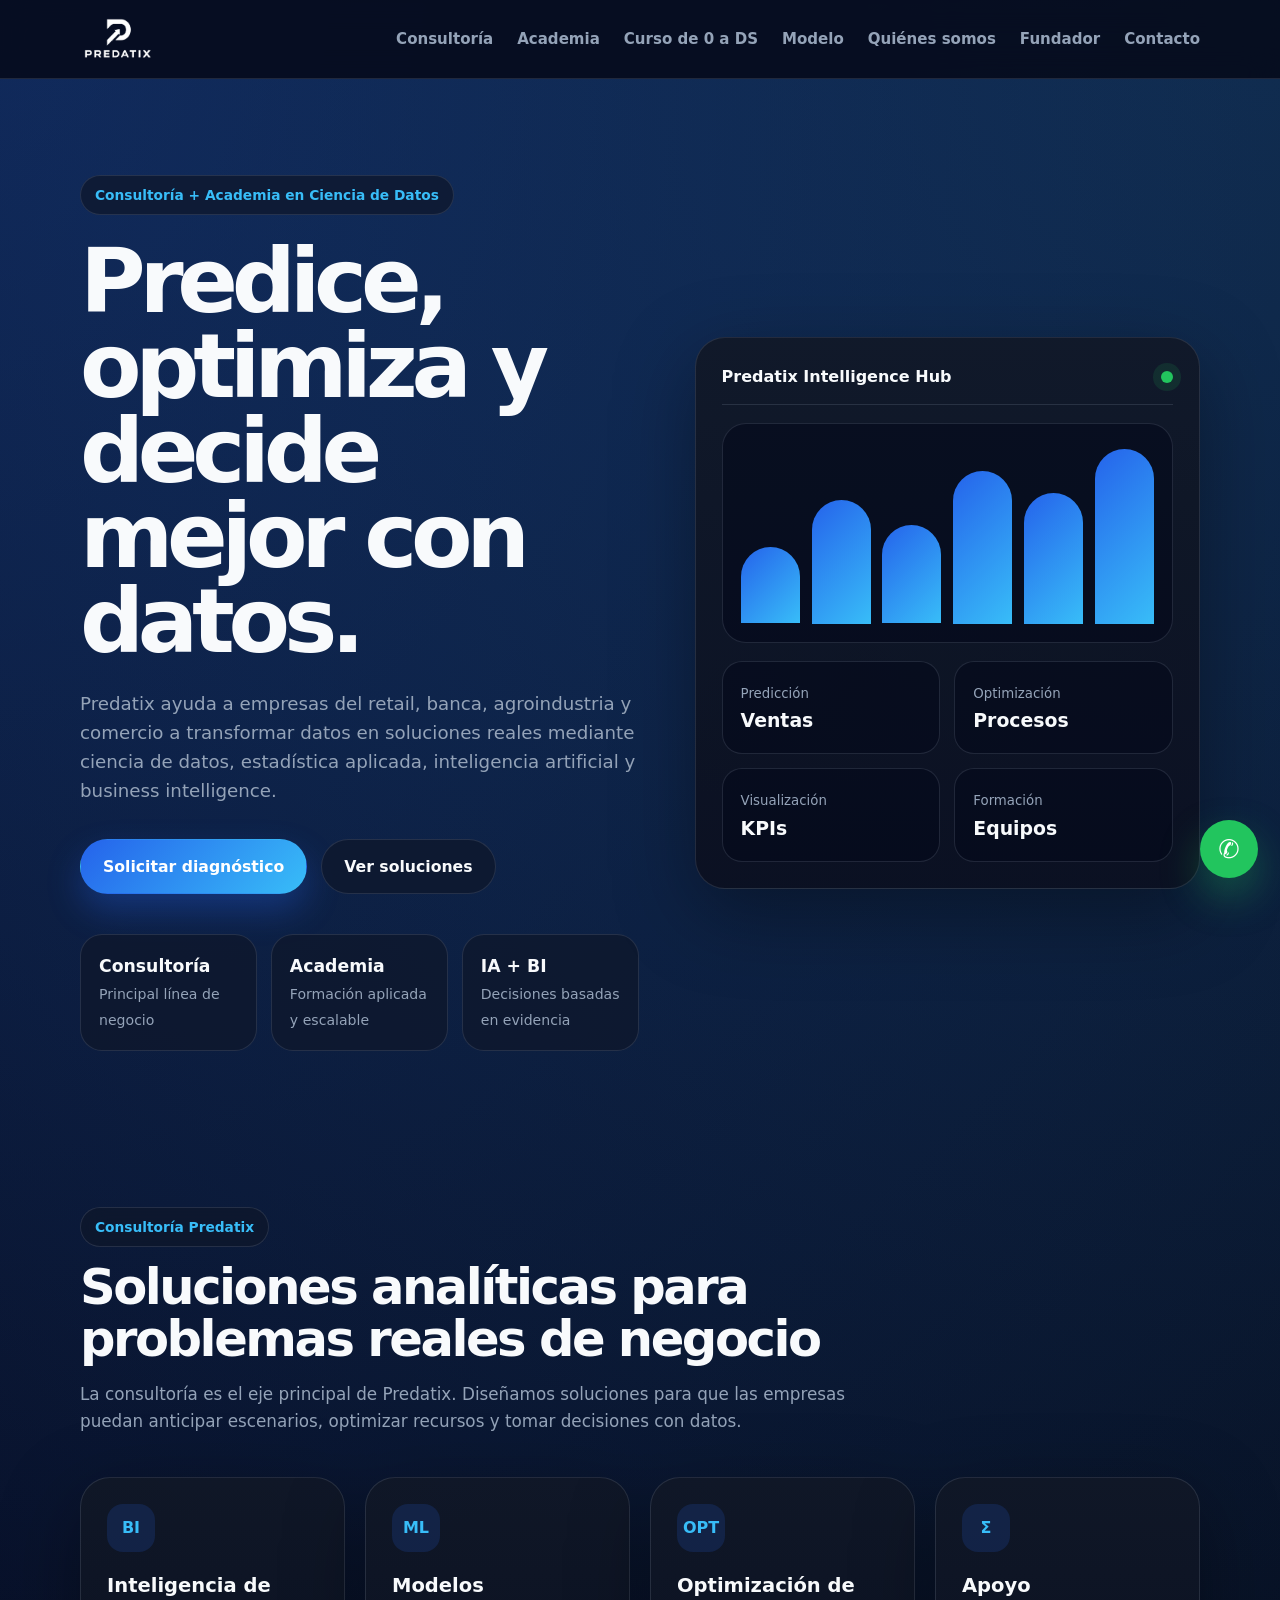
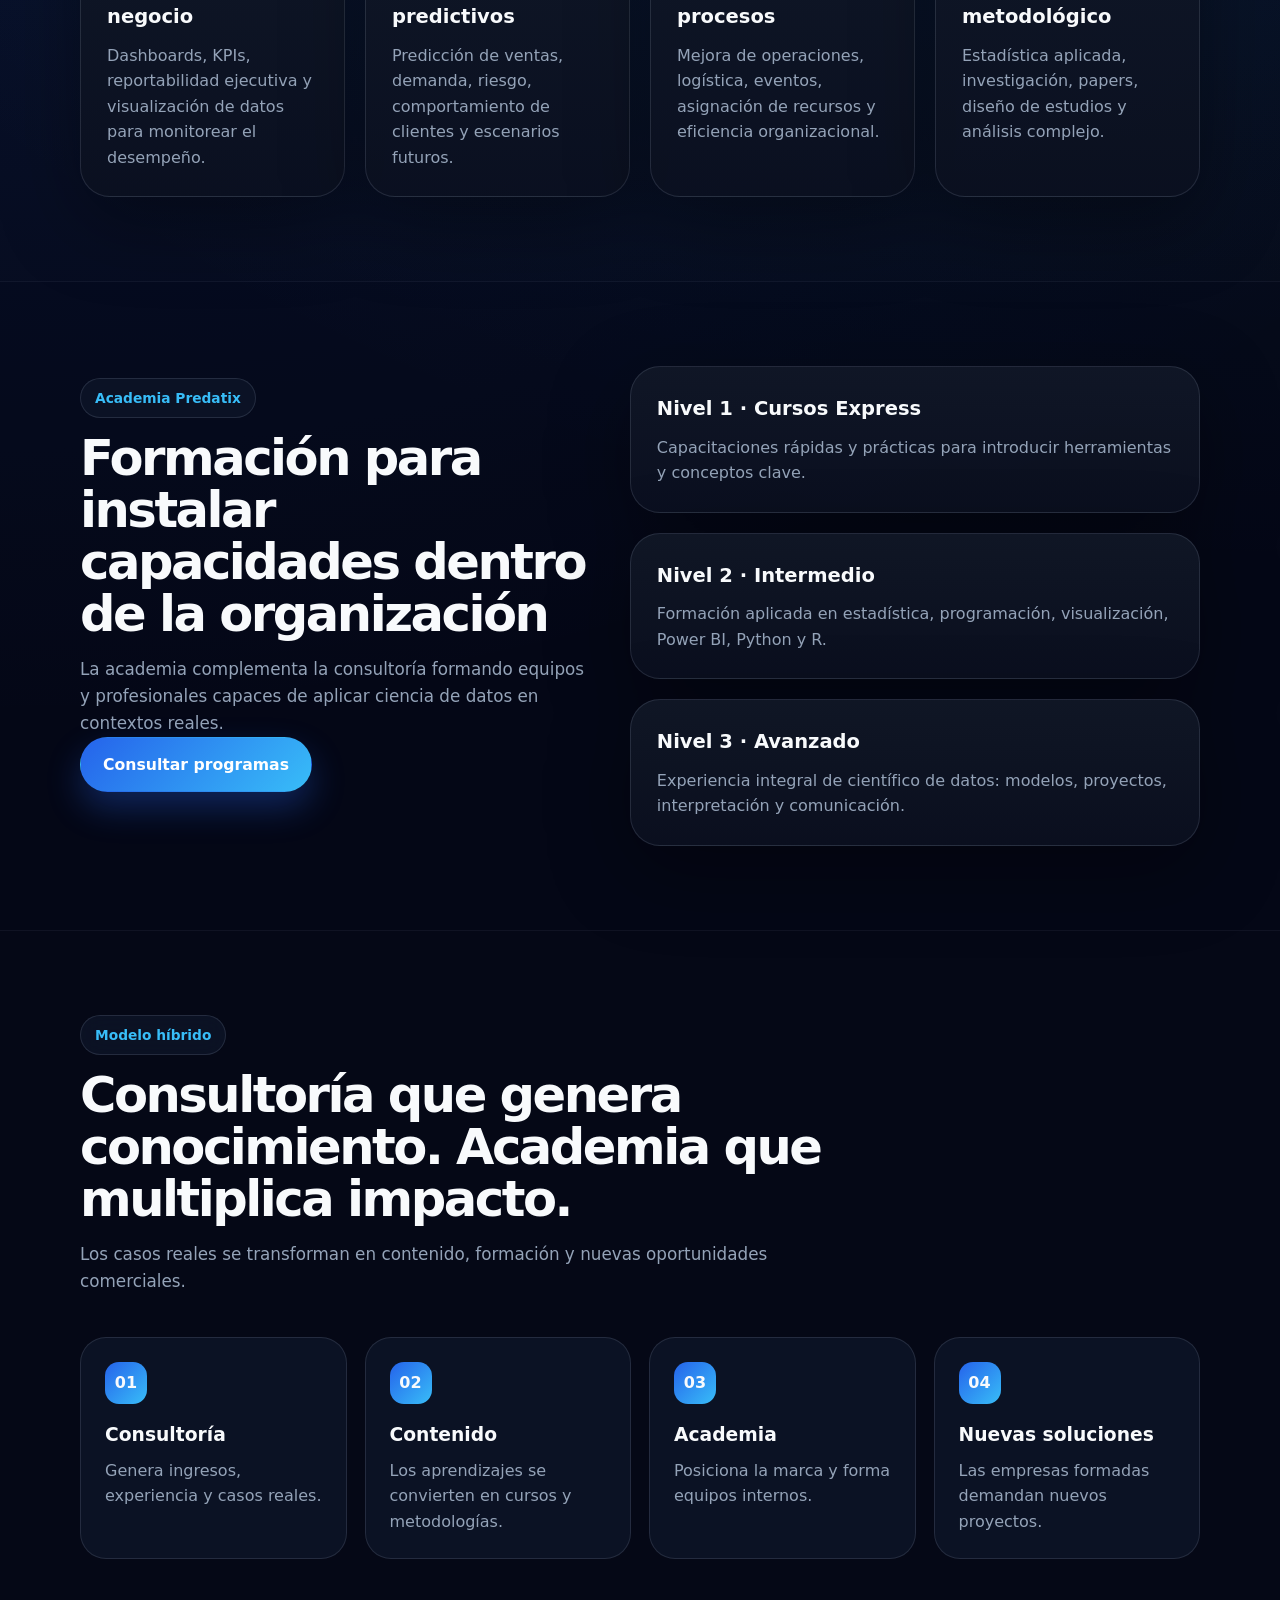
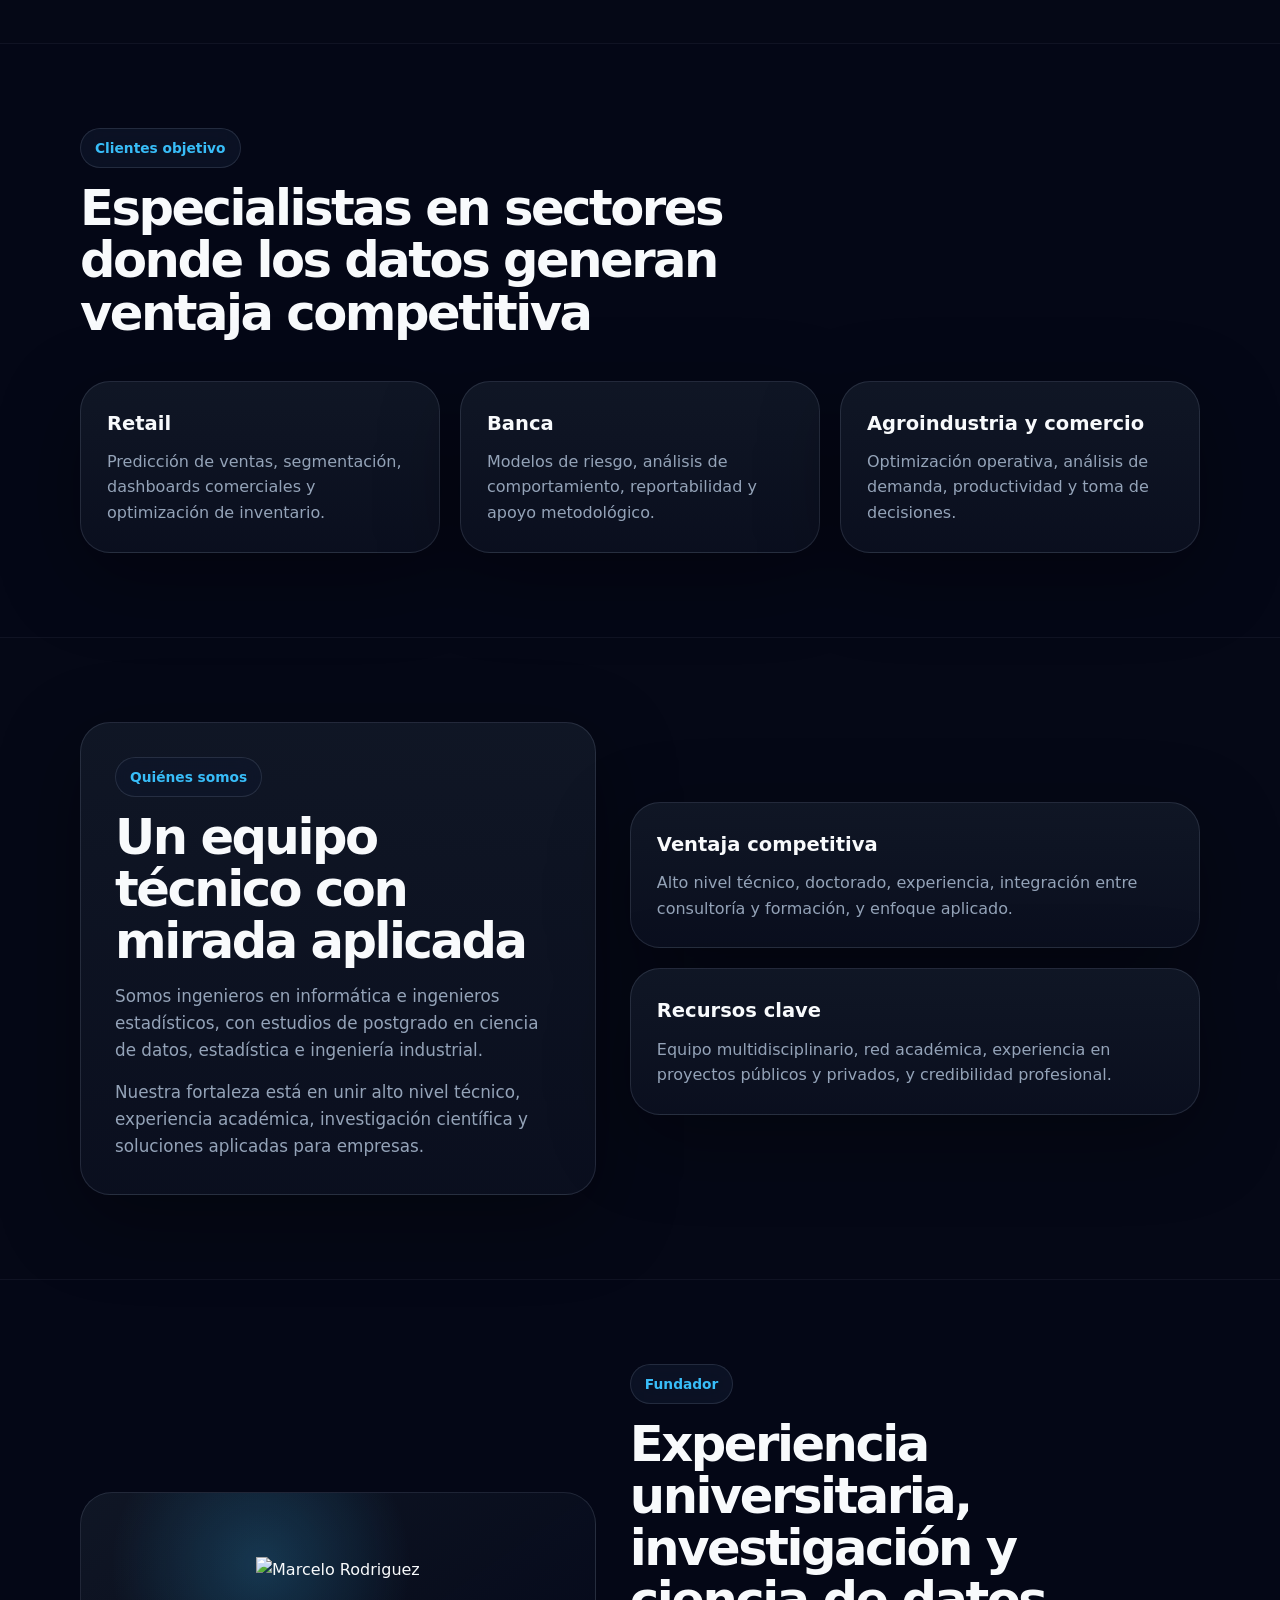
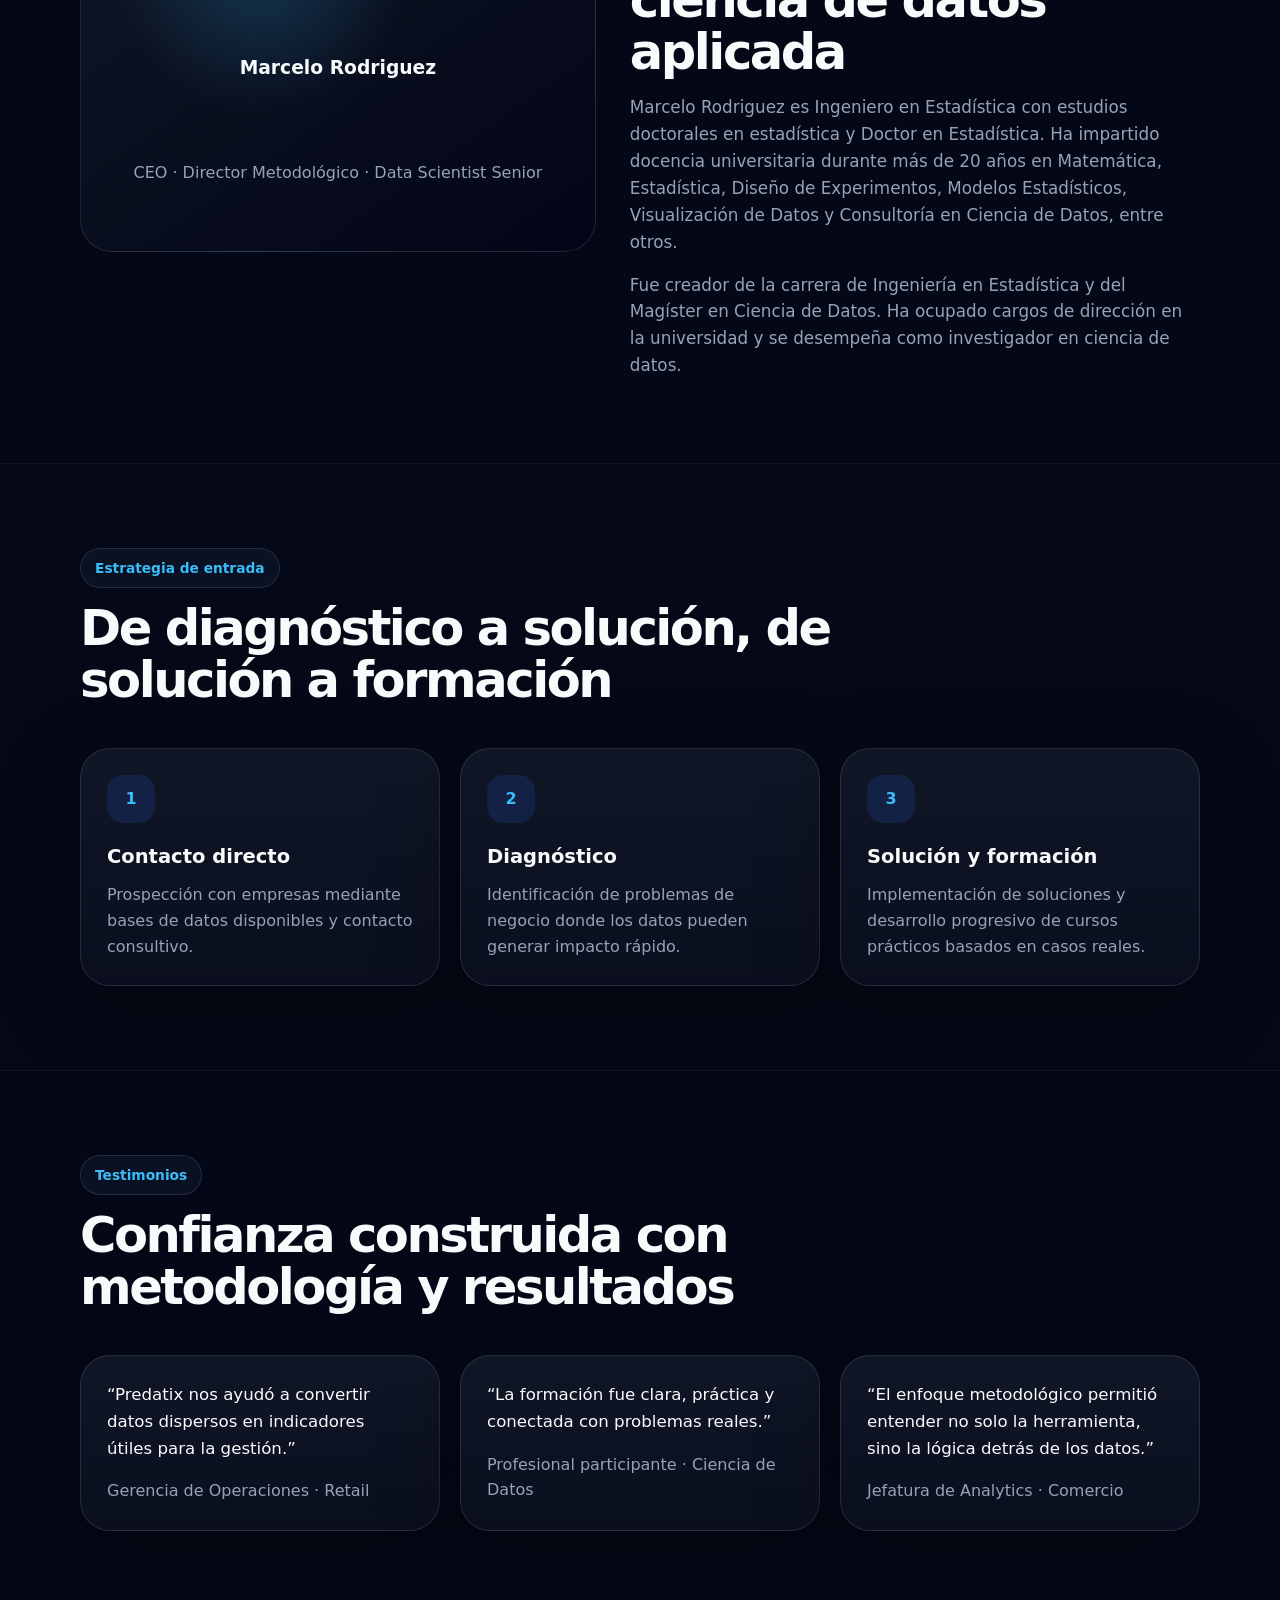
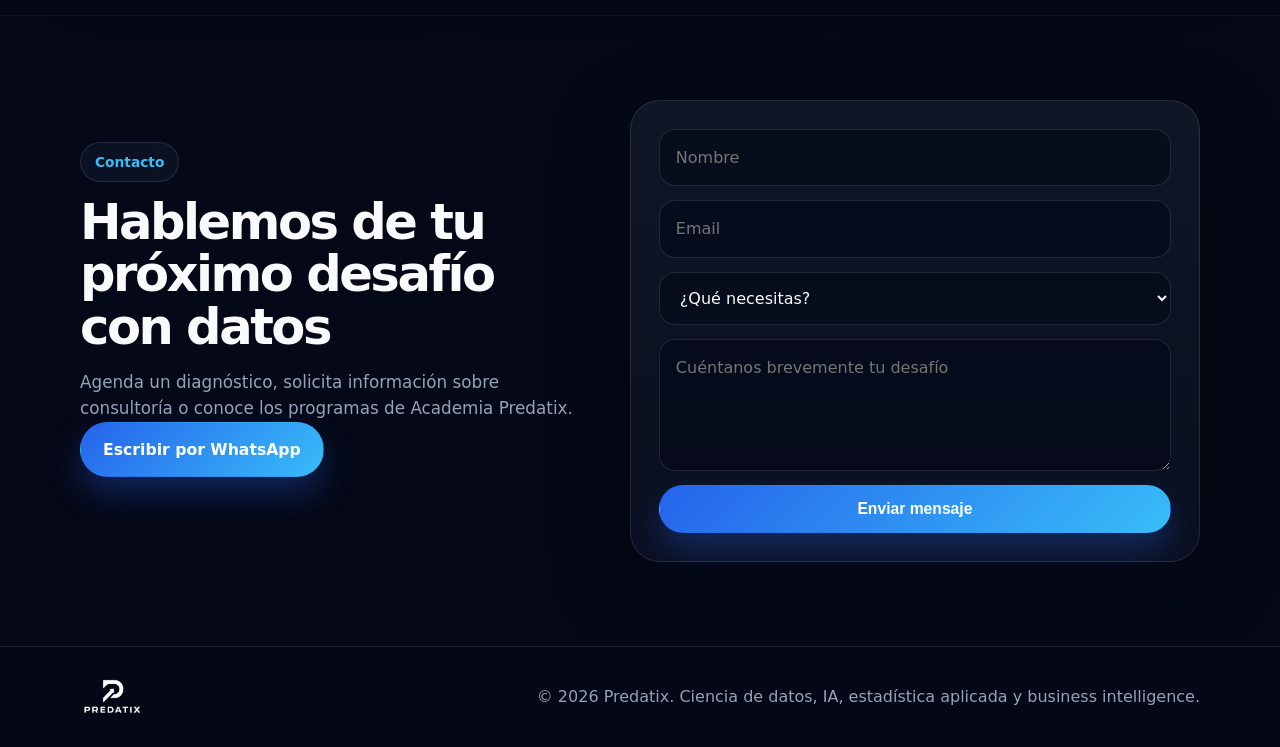
==== commit 00b6e73f: "Add files via upload" ====
--- a/index.html
+++ b/index.html
@@ -3,17 +3,31 @@
 <head>
   <meta charset="UTF-8" />
   <meta name="viewport" content="width=device-width, initial-scale=1.0" />
-  <title>Predatix | Consultoría en Ciencia de Datos, IA y Academia</title>
-  <meta name="description" content="Predatix es una consultora de ciencia de datos, estadística aplicada e inteligencia de negocios que ayuda a empresas a predecir, optimizar y tomar mejores decisiones con datos." />
+  <!-- ===== EDITAR TITULO SEO AQUI ===== -->
+<title>Predatix | Consultoría en Ciencia de Datos, IA y Academia</title>
+  <!-- ===== EDITAR DESCRIPCION SEO AQUI ===== -->
+<meta name="description" content="Predatix es una consultora de ciencia de datos, estadística aplicada e inteligencia de negocios que ayuda a empresas a predecir, optimizar y tomar mejores decisiones con datos." />
   <meta name="keywords" content="Predatix, ciencia de datos, inteligencia artificial, business intelligence, estadística aplicada, consultoría, dashboards, modelos predictivos, academia de datos" />
   <meta name="author" content="Predatix" />
   <link rel="icon" href="assets/predatix_favicon_symbol.ico" type="image/x-icon" />
   <link rel="stylesheet" href="css/styles.css" />
 </head>
+<!-- ===================================================== -->
+<!-- ===== GUIA RAPIDA DE EDICION PREDATIX ===== -->
+<!--
+1. BUSCA "EDITAR AQUI" para encontrar textos editables.
+2. BUSCA "CAMBIAR IMAGEN AQUI" para reemplazar imagenes.
+3. Las imagenes locales estan en /assets/.
+4. Las imagenes externas usan URL dentro de src="...".
+5. No pongas comentarios dentro de las etiquetas <img>.
+-->
+<!-- ===================================================== -->
+
 <body>
   <header class="site-header">
     <nav class="container nav" aria-label="Navegación principal">
       <a href="#inicio" class="brand" aria-label="Inicio Predatix">
+        <!-- ===== CAMBIAR LOGO AQUI: reemplaza assets/predatix_white.png por tu archivo o URL ===== -->
         <img src="assets/predatix_white.png" alt="Predatix" class="brand-logo" />
       </a>
       <button class="menu-toggle" id="menuToggle" aria-label="Abrir menú">☰</button>
@@ -34,7 +48,9 @@
       <div class="container hero-grid">
         <div class="hero-content reveal">
           <span class="badge">Consultoría + Academia en Ciencia de Datos</span>
+          <!-- ===== EDITAR TITULO PRINCIPAL HERO AQUI ===== -->
           <h1>Predice, optimiza y decide mejor con datos.</h1>
+          <!-- ===== EDITAR TEXTO HERO AQUI ===== -->
           <p>Predatix ayuda a empresas del retail, banca, agroindustria y comercio a transformar datos en soluciones reales mediante ciencia de datos, estadística aplicada, inteligencia artificial y business intelligence.</p>
           <div class="hero-actions">
             <a class="btn btn-primary" href="https://wa.me/56994447561?text=Hola%2C%20quiero%20solicitar%20una%20asesor%C3%ADa%20con%20Predatix" target="_blank" rel="noopener">Solicitar diagnóstico</a>
@@ -64,7 +80,11 @@
       </div>
     </section>
 
-    <section id="consultoria" class="section">
+    
+<!-- ===================================================== -->
+<!-- ===== SECCION CONSULTORIA - EDITAR AQUI ===== -->
+<!-- ===================================================== -->
+<section id="consultoria" class="section">
       <div class="container">
         <div class="section-head reveal">
           <span class="badge">Consultoría Predatix</span>
@@ -80,7 +100,11 @@
       </div>
     </section>
 
-    <section id="academia" class="section section-soft">
+    
+<!-- ===================================================== -->
+<!-- ===== SECCION ACADEMIA - EDITAR AQUI ===== -->
+<!-- ===================================================== -->
+<section id="academia" class="section section-soft">
       <div class="container split">
         <div class="section-head reveal">
           <span class="badge">Academia Predatix</span>
@@ -96,7 +120,11 @@
       </div>
     </section>
 
-    <section id="modelo" class="section">
+    
+<!-- ===================================================== -->
+<!-- ===== SECCION MODELO DE NEGOCIO - EDITAR AQUI ===== -->
+<!-- ===================================================== -->
+<section id="modelo" class="section">
       <div class="container">
         <div class="section-head reveal">
           <span class="badge">Modelo híbrido</span>
@@ -126,7 +154,11 @@
       </div>
     </section>
 
-    <section id="nosotros" class="section">
+    
+<!-- ===================================================== -->
+<!-- ===== SECCION QUIENES SOMOS - EDITAR AQUI ===== -->
+<!-- ===================================================== -->
+<section id="nosotros" class="section">
       <div class="container split">
         <div class="panel reveal">
           <span class="badge">Quiénes somos</span>
@@ -141,10 +173,15 @@
       </div>
     </section>
 
-    <section id="fundador" class="section section-soft">
+    
+<!-- ===================================================== -->
+<!-- ===== SECCION FUNDADOR - EDITAR AQUI ===== -->
+<!-- ===================================================== -->
+<section id="fundador" class="section section-soft">
       <div class="container founder-grid">
         <div class="founder-card reveal">
-          <div class="founder-avatar">MR</div>
+          <!-- ===== CAMBIAR FOTO FUNDADOR AQUI: reemplaza assets/marcelo-rodriguez.png ===== -->
+          <img src="assets/marcelo-rodriguez.png" alt="Marcelo Rodriguez" class="founder-photo" />
           <h3>Marcelo Rodriguez</h3>
           <p>CEO · Director Metodológico · Data Scientist Senior</p>
         </div>
@@ -179,7 +216,11 @@
       </div>
     </section>
 
-    <section id="contacto" class="section contact-section">
+    
+<!-- ===================================================== -->
+<!-- ===== SECCION CONTACTO - EDITAR AQUI ===== -->
+<!-- ===================================================== -->
+<section id="contacto" class="section contact-section">
       <div class="container contact-grid">
         <div class="section-head reveal">
           <span class="badge">Contacto</span>
@@ -206,6 +247,7 @@
 
   <footer class="footer">
     <div class="container footer-content">
+      <!-- ===== CAMBIAR LOGO FOOTER AQUI: reemplaza assets/predatix_white.png ===== -->
       <img src="assets/predatix_white.png" alt="Predatix" />
       <p>© <span id="year"></span> Predatix. Ciencia de datos, IA, estadística aplicada y business intelligence.</p>
     </div>
